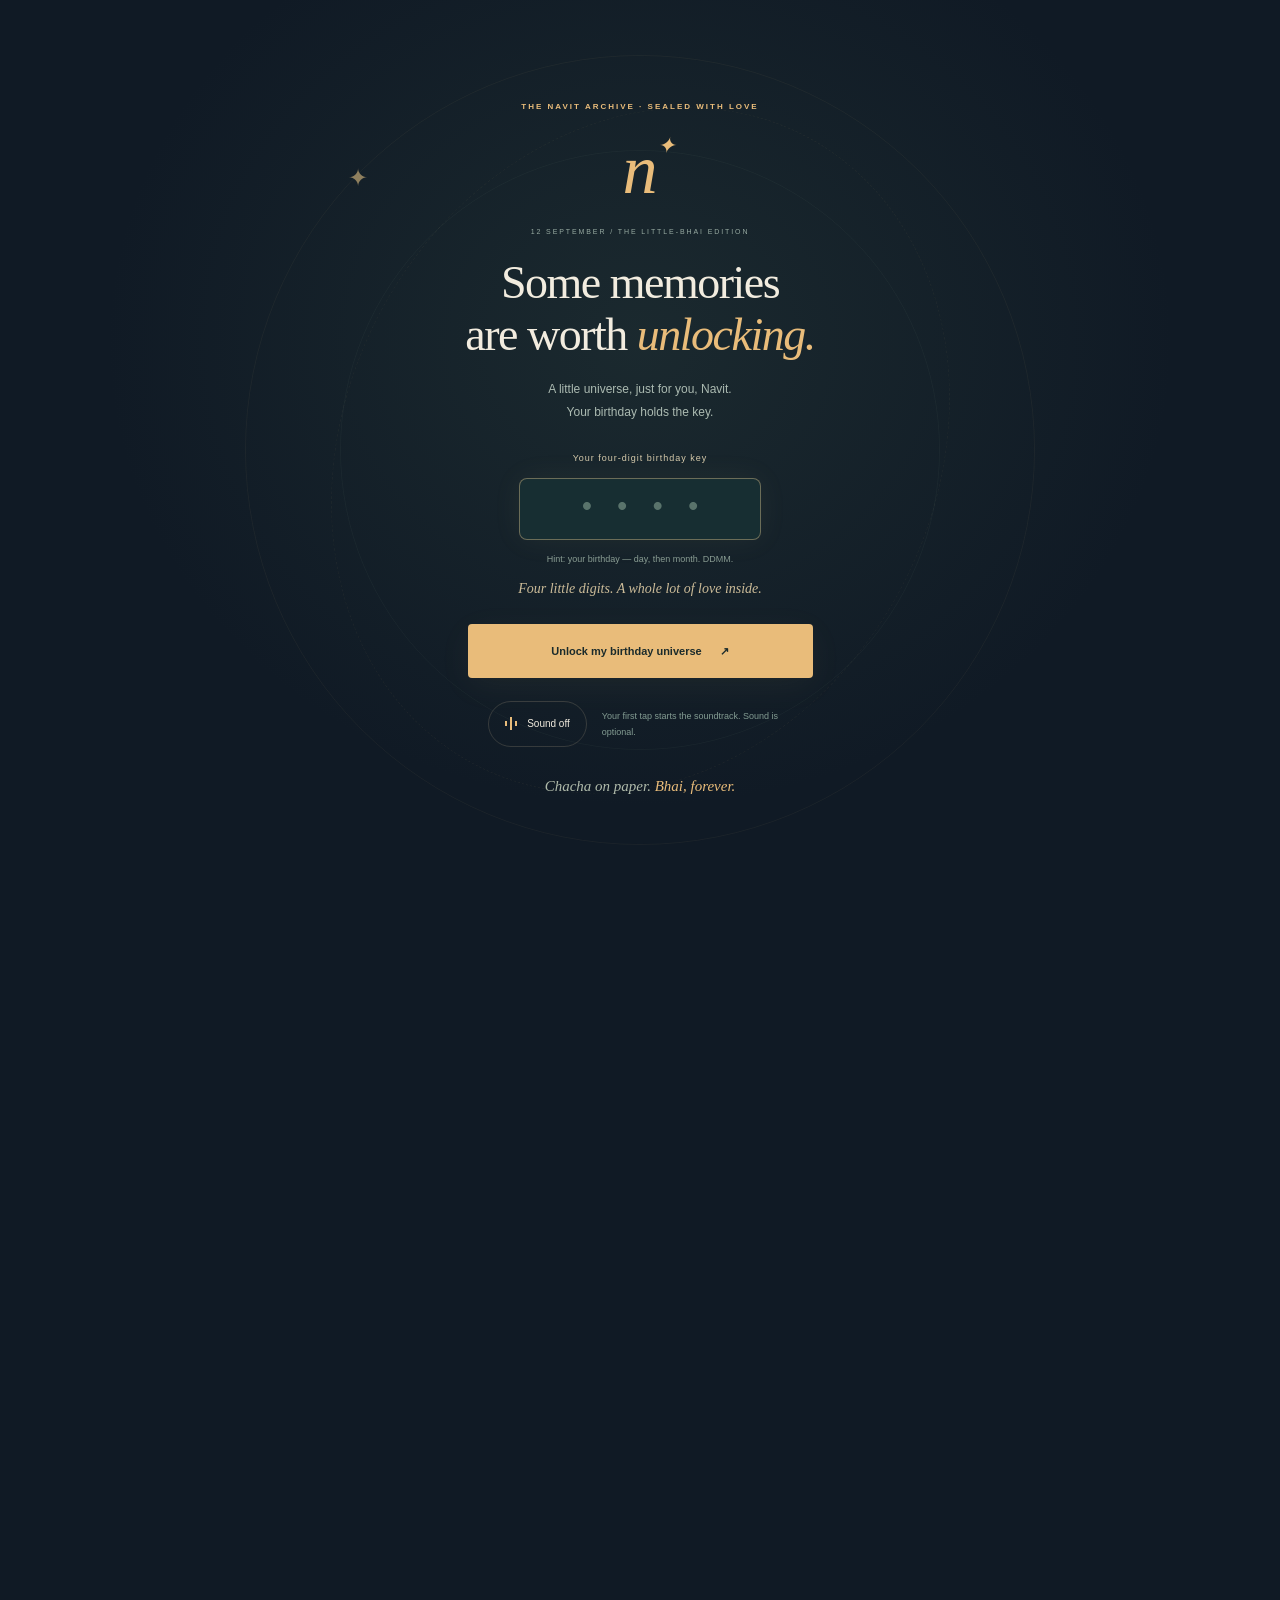
==== index.html @ 2a553f49 "Publish Navit birthday time capsule with music, memories and light reveal" ====
<!doctype html>
<html lang="en">
<head>
  <meta charset="utf-8">
  <meta name="viewport" content="width=device-width,initial-scale=1,viewport-fit=cover">
  <meta name="theme-color" content="#101a25">
  <meta name="description" content="For Navit, on 12 September. A birthday, a little time machine, and a lifetime of being loved. From your chacha, your forever bhai.">
  <meta property="og:title" content="Happy Birthday, Navit — The forever little bhai edition">
  <meta property="og:description" content="Some things grow up. Some bonds never change. A little time capsule, made just for you.">
  <meta property="og:url" content="https://kushaggarwal1810.github.io/happy-birthday-navit/">
  <meta property="og:image" content="https://kushaggarwal1810.github.io/happy-birthday-navit/assets/photos/memory-00.jpeg">
  <meta property="og:type" content="website">
  <meta name="robots" content="noindex, nofollow, noarchive">
  <title>Navit ✦ A little time machine, made of love</title>
  <link rel="icon" href="assets/star.svg" type="image/svg+xml">
  <link rel="stylesheet" href="styles.css?v=2">
  <link rel="stylesheet" href="enhancements.css?v=2">
  <link rel="stylesheet" href="gate.css?v=1">
  <script src="memories.js?v=1" defer></script>
  <script src="app.js?v=3" defer></script>
  <script src="gate.js?v=1" defer></script>
  <script src="magic.js?v=4" defer></script>
  <script src="film.js?v=1" defer></script>
</head>
<body class="birthday-locked">
  <dialog class="birthday-gate" id="birthdayGate" aria-labelledby="gateTitle" aria-describedby="gateIntro">
    <div class="gate-orbits" aria-hidden="true"><i></i><i></i><i></i><span>✦</span></div>
    <div class="gate-card">
      <p class="eyebrow centered">THE NAVIT ARCHIVE · SEALED WITH LOVE</p>
      <div class="gate-emblem" aria-hidden="true">n<span>✦</span></div>
      <p class="gate-edition">12 SEPTEMBER / THE LITTLE-BHAI EDITION</p>
      <h1 id="gateTitle" tabindex="-1">Some memories<br>are worth <em>unlocking.</em></h1>
      <p id="gateIntro">A little universe, just for you, Navit.<br>Your birthday holds the key.</p>
      <form id="birthdayUnlock" novalidate>
        <label for="birthdayCode">Your four-digit birthday key</label>
        <input id="birthdayCode" type="password" inputmode="numeric" pattern="[0-9]{4}" minlength="4" maxlength="4" autocomplete="off" enterkeyhint="go" aria-describedby="gateHint gateMessage" placeholder="••••" required>
        <p id="gateHint">Hint: your birthday — day, then month. DDMM.</p>
        <p id="gateMessage" role="status" aria-live="polite">Four little digits. A whole lot of love inside.</p>
        <button class="button primary" id="unlockButton" type="submit">Unlock my birthday universe <span aria-hidden="true">↗</span></button>
      </form>
      <div class="gate-sound-row"><button id="gateSound" class="sound-button" type="button" aria-label="Play music" aria-pressed="false"><span class="bars" aria-hidden="true"><i></i><i></i><i></i></span><span id="gateSoundLabel">Sound off</span></button><span id="gateAudioHint">Your first tap starts the soundtrack.</span></div>
      <p class="gate-signature">Chacha on paper. <em>Bhai, forever.</em></p>
    </div>
  </dialog>
  <div id="birthdayExperience">
  <a class="skip-link" href="#story">Skip to the birthday story</a>
  <div class="reading-progress" aria-hidden="true"><i id="readingProgress"></i></div>
  <header class="topbar">
    <a href="#home" class="brand" aria-label="Navit, back to the beginning"><span class="brand-mark">n<span>✦</span></span><span>THE NAVIT ARCHIVE<small>A forever kind of birthday</small></span></a>
    <nav class="top-links" aria-label="Chapters"><a href="#memories">The memories</a><a href="#letter">The letter</a></nav>
    <div class="settings"><button class="icon-btn" id="motionButton" aria-label="Pause animations" aria-pressed="false" title="Pause animations">Ⅱ</button><button class="sound-button" id="soundButton" aria-pressed="false" aria-label="Play music"><span class="bars" aria-hidden="true"><i></i><i></i><i></i></span><span id="soundLabel">Sound off</span></button></div>
  </header>
  <main>
    <section class="hero chapter" id="home" data-track="bond" aria-labelledby="heroTitle">
      <div class="hero-copy">
        <p class="eyebrow"><span class="live-dot"></span> 12 SEPTEMBER · THE WORLD GOT A LITTLE BETTER</p>
        <h1 id="heroTitle">Happy birthday,<br><em>Navit<span class="title-star">✦</span></em></h1>
        <p class="hero-subtitle">My little bhai.<br>My favourite story to watch unfold.</p>
        <p class="hero-description">Not just a birthday wish. A little time machine.<br>For who you were, who you are, and everyone you’ll become.</p>
        <div class="hero-actions"><a class="button primary" id="startButton" href="#story">Step into our story <span aria-hidden="true">↗</span></a><span class="handwritten">made by your forever bhai</span></div>
        <p id="birthdayStatus" class="date-note">A special day. A forever kind of love.</p>
      </div>
      <div class="cover-scene" id="coverScene">
        <div class="orbit orbit-one" aria-hidden="true"></div><div class="orbit orbit-two" aria-hidden="true"></div>
        <div class="cover-label"><span>MEMORY 001</span><span>THE BEGINNING OF EVERYTHING</span></div>
        <figure class="cover-frame">
          <div class="crystal-portrait" id="crystalPortrait"><img id="coverPhoto" src="assets/photos/memory-00.jpeg" width="1280" height="958" alt="Navit as a newborn, held in his chacha’s arms — the cover memory" fetchpriority="high"><canvas id="crystalCanvas" aria-hidden="true"></canvas></div>
          <figcaption><span>you fit in my arms.</span><small>and somehow, changed my whole world.</small></figcaption>
        </figure>
        <span class="cover-stamp" aria-hidden="true">LITTLE HANDS<br><b>BIG LOVE</b><span>↗</span></span>
        <div class="light-reading" aria-hidden="true"><span class="source-dot"></span><span id="lightReading">ONE LIGHT. A THOUSAND LITTLE MEMORIES.</span></div>
        <button class="replay-crystals" id="replayCrystals"><span aria-hidden="true">⟲</span> Paint this memory with light</button>
        <p class="crystal-hint">Every little pixel starts from the same light.<br><span>Once it’s complete, move your finger to leave a little starlight.</span></p>
      </div>
      <div class="hero-foot"><span>CHACHA ON PAPER. BHAI BY HEART.</span><a href="#story" aria-label="Scroll to chapter one">SCROLL TO REWIND <span aria-hidden="true">↓</span></a></div>
    </section>

    <section class="bond-section chapter" id="story" data-track="memories" aria-labelledby="storyTitle">
      <div class="section-heading reveal"><p class="eyebrow">01 / BEFORE THE BIG ADVENTURES</p><h2 id="storyTitle">You grew bigger.<br><em>This never changed.</em></h2><p>Two photographs. So much life in between.<br>Still my little teammate. Still us.</p></div>
      <div class="bond-pair reveal">
        <figure class="bond-photo first"><div><img src="assets/photos/memory-00.jpeg" width="1280" height="958" loading="lazy" alt="The early days: newborn Navit wrapped in a blanket in his chacha’s arms"></div><figcaption><span>THEN</span>Little enough to hold.</figcaption></figure>
        <div class="bond-thread" aria-hidden="true"><span>∞</span><small>same team,<br>every chapter.</small></div>
        <figure class="bond-photo second"><div><img src="assets/photos/memory-01.jpeg" width="1200" height="1600" loading="lazy" alt="A later memory: Navit making a silly face beside his chacha"></div><figcaption><span>ALWAYS</span>Big enough for mischief.</figcaption></figure>
      </div>
      <p class="bond-quote reveal">“Technically, main tera Chacha hoon.<br>Par dil se? <em>Bhai tha. Bhai hoon. Bhai hi rahunga.</em>”</p>
    </section>

    <section class="archive-section chapter" id="memories" data-track="memories" aria-labelledby="memoriesTitle">
      <div class="archive-heading reveal"><div><p class="eyebrow">02 / THE GOOD OLD DAYS ARE RIGHT HERE</p><h2 id="memoriesTitle">Little moments.<br><em>Everything, actually.</em></h2></div><p>No perfect poses required.<br>The funny faces. The tiny shoes. That laugh.<br>This is the stuff we keep.</p></div>
      <button class="memory-film-invite" id="openMemoryFilm" aria-haspopup="dialog"><span class="film-preview"><img src="assets/photos/memory-00.jpeg" alt="" loading="lazy"><img src="assets/photos/memory-17.jpeg" alt="" loading="lazy"><img src="assets/photos/memory-01.jpeg" alt="" loading="lazy"></span><span class="film-invite-copy"><small>THE LITTLE-BHAI CUT · 9 MEMORIES</small><strong>If growing up had a trailer.</strong><span>A little film of us. With a timeline you can rewind.</span></span><span class="film-play-label"><b aria-hidden="true">▷</b> Watch our memory film</span></button>
      <div class="archive-toolbar"><div class="filters" role="group" aria-label="Filter memories"><button data-filter="all" aria-pressed="true">All the magic <span>32</span></button><button data-filter="tiny" aria-pressed="false">Tiny beginnings</button><button data-filter="adventures" aria-pressed="false">Big little adventures</button><button data-filter="us" aria-pressed="false">Your people</button></div><span class="archive-hint">Tap a memory to step inside ↗</span></div>
      <div class="memory-grid" id="memoryGrid"></div>
      <div class="more-memories"><p id="memoryCount" aria-live="polite"></p><button class="button secondary" id="loadMemories">There’s more to remember <span aria-hidden="true">↓</span></button></div>
    </section>

    <section class="wish-section chapter" id="wish" data-track="birthday" aria-labelledby="wishTitle">
      <div class="wish-copy reveal"><p class="eyebrow">03 / THIS MOMENT IS YOURS</p><h2 id="wishTitle">A little wish.<br><em>A whole sky to hold it.</em></h2><p>Okay, birthday boy. Pause the growing-up business.<br>Close your eyes. Think of something wonderful.<br>Take all the time you need.</p><p class="wish-whisper">You don’t have to tell anyone.<br>Some dreams start as a secret between you and the stars.</p></div>
      <div class="cake-experience reveal">
        <div class="cake-art" id="cakeArt" role="img" aria-label="A birthday cake with five glowing candles"><div class="cake-aura"></div><div class="candles" aria-hidden="true"><i><b></b></i><i><b></b></i><i><b></b></i><i><b></b></i><i><b></b></i></div><div class="cake-top"><span>✦</span><span>✧</span><span>✦</span></div><div class="cake-layer upper"><span>NAVIT</span></div><div class="cake-layer lower"><span>MAKE A LITTLE MAGIC</span></div><div class="cake-plate"></div><span class="cake-spark a" aria-hidden="true">✧</span><span class="cake-spark b" aria-hidden="true">✦</span></div>
        <div class="wish-controls"><button class="button primary" id="blowCandles">I made my wish. Let’s blow! <span aria-hidden="true">✦</span></button><p id="wishStatus" role="status">No rush. The candles will wait for you.</p><button class="text-button" id="relightCandles" hidden>One more wish? Relight the candles ↺</button></div>
      </div>
    </section>

    <section class="letter-section chapter" id="letter" data-track="letter" aria-labelledby="letterTitle">
      <div class="section-heading reveal"><p class="eyebrow">04 / KEEP THIS FOR THE YEARS AHEAD</p><h2 id="letterTitle">For the boy you are.<br><em>And the man you’ll become.</em></h2><p>One day, you might come back to this page.<br>When you do, I hope these words still feel like a hug.</p></div>
      <button class="envelope reveal" id="openLetter" aria-expanded="false" aria-controls="letterPaper"><span class="envelope-line">A LETTER TO MY LITTLE BHAI</span><span class="envelope-name">Navit,</span><span class="wax-seal" aria-hidden="true">n.</span><span class="envelope-bottom">from your Chacha · your forever bhai <b>OPEN ME ↗</b></span></button>
      <article class="letter-paper" id="letterPaper" hidden aria-label="A letter to Navit from his chacha"><header><span>A FEW WORDS. ALL MY HEART.</span><span>12 / 09</span></header><h3>Mere pyaare Navit,</h3><div class="letter-body" id="letterBody">
        <p>Happy Birthday, mere chhote bhai. 🤍</p>
        <p>Iss page par jo pehli photo hai na… tu meri god mein hai. Itna sa. Ek blanket mein lipta hua, apni chhoti si duniya mein aaraam se so raha hai. Shayad tujhe woh pal yaad nahi hoga. Par mere liye woh koi ordinary photo nahi hai.</p>
        <p>Woh ek reminder hai ki kuch log humari zindagi mein bahut chhote se aate hain… aur dil mein bahut badi jagah bana lete hain.</p>
        <p><strong>Tu mere liye wahi hai.</strong></p>
        <p>Technically, main tera Chacha hoon. Family tree ko dekhoge toh wahi likha milega. Par apna equation thoda alag hai, na? Tu mera chhota bhai hai. Mera teammate. Meri bakwaas ka future partner. Aur meri zindagi ki un khushiyon mein se ek, jinka main shayad roz zikr nahi karta… par dil se bahut shukraguzaar hoon.</p>
        <p>Teri photos dekh raha tha. Kabhi woh tiny little shoes. Kabhi panda wali cap. Kabhi Kanha bana hua. Kabhi Spider-Man. Aur kabhi bas tu — apni poori masti mein, bina duniya ki kisi tension ke.</p>
        <p class="letter-pullquote">Bas uss wale Navit ko kabhi khona mat.<br>Jo chhoti-chhoti cheezon mein badi khushi dhoond leta hai.</p>
        <p>Tu bada hoga. Teri duniya badi hogi. Naye dost, naye sapne, naye sawaal. Kuch din aise honge jab lagega sab possible hai. Aur kuch din aise bhi, jab kuch samajh nahi aayega.</p>
        <p>Dono tarah ke dinon ke liye yeh baat yaad rakhna: <strong>tujhe mere paas aane ke liye perfect hone ki zaroorat nahi hai.</strong> Na top karna zaroori hai. Na hamesha strong banna. Na har problem ka answer pata hona.</p>
        <p>Khushi ho toh bata dena. Kuch galat ho gaya ho toh bhi. Advice chahiye toh dunga. Sirf sunne wala chahiye toh chup-chaap sununga. Aur agar bas thodi der bakwaas karke mann halka karna ho… uske liye toh main waise bhi ready hoon.</p>
        <p>Meri wish tere liye sirf success nahi hai. Main chahta hoon tu dil ka achha insaan bane. Apne se chhote ko izzat de. Kisi akele insaan ko apne saath bitha le. Galti ho toh sorry bol sake. Aur apni khushi ke liye jagah banana kabhi na bhoole.</p>
        <p>Dream big, mere bhai. Par apne aap se pyaar sirf tab mat karna jab koi dream poora ho. <strong>Tu aaj bhi kaafi hai. Abhi, jaisa hai, waise hi.</strong></p>
        <p>Ek din shayad tu mujhse lamba ho jaayega. Shayad mere jokes pe aankhein ghumayega. Shayad kahega, “Bhai, aap bhi na…” Aur main hasunga. Kyunki mere liye, kahin na kahin, tu hamesha woh chhota sa bachcha bhi rahega jo meri god mein aaraam se so raha tha.</p>
        <p>Yeh website ussi pyaar ka ek chhota sa backup hai. Taaki saalon baad bhi, jab tu ise khole, tujhe yaad aaye: <strong>you have always been loved. Long before you had to become anything.</strong></p>
        <p>Ab emotional speech khatam. Cake khaa. Masti kar. Photos le. Aur woh wali badi si smile de — jis wajah se yeh saari mehnat worth it hai.</p>
        <p><strong>Happy Birthday, Navit.</strong><br>Bada zaroor hona. Par apne andar ki roshni ko kabhi chhota mat hone dena.</p>
        <p class="letter-signature">Tera Chacha on paper,<br><em>tera bhai, forever.</em> ♡</p>
        <p class="letter-ps">P.S. Team Navit. Aaj bhi. Har saal. Har version of you.</p>
      </div><footer class="letter-actions"><button class="button secondary" id="downloadLetter">Keep these words ↓</button><button class="text-button" id="closeLetter">Fold this letter ↗</button></footer></article>
    </section>

    <section class="future-section chapter" id="future" data-track="bond" aria-labelledby="futureTitle"><div class="section-heading reveal"><p class="eyebrow">05 / A FEW THINGS THAT WON’T EXPIRE</p><h2 id="futureTitle">Open when<br><em>you need your bhai.</em></h2><p>Little messages for a bigger future.<br>Tap a card. Keep the one you need.</p></div>
      <div class="future-cards">
        <details class="future-card reveal"><summary><span class="card-icon" aria-hidden="true">↗</span><span class="card-number">01 / FOR THE BRAVE DAYS</span><h3>When your dream<br>feels too big.</h3><span class="card-open">A little courage inside <b>+</b></span></summary><p>Good. Let it be big. You don’t need the whole road figured out today. Bas ek chhota sa step le. Main teri mehnat pe bhi utna hi proud hoon jitna teri jeet pe.</p><span class="card-sign">Always in your corner. — Bhai</span></details>
        <details class="future-card reveal"><summary><span class="card-icon" aria-hidden="true">☁</span><span class="card-number">02 / FOR THE HEAVY DAYS</span><h3>When the world<br>feels a little loud.</h3><span class="card-open">A little calm inside <b>+</b></span></summary><p>Take a breath, mere bhai. Ek bura din teri poori kahaani nahi hai. Thoda aaraam kar. Paani pee. Aur yaad rakh — mere saath baat karne ke liye tujhe koi reason nahi chahiye.</p><span class="card-sign">You don’t have to do it all alone.</span></details>
        <details class="future-card reveal"><summary><span class="card-icon" aria-hidden="true">✦</span><span class="card-number">03 / FOR EVERY VERSION OF YOU</span><h3>When you forget<br>how loved you are.</h3><span class="card-open">Your reminder inside <b>+</b></span></summary><p>Scroll back to that first photograph. You hadn’t won anything. Achieved anything. Proved anything. And you were already our whole world. That part never changes.</p><span class="card-sign">Not then. Not now. Not ever. ♡</span></details>
      </div>
    </section>

    <section class="finale-section chapter" id="finale" data-track="birthday" aria-labelledby="finaleTitle"><canvas id="finaleCanvas" aria-hidden="true"></canvas><div class="finale-inner"><p class="eyebrow centered">06 / THE BEST PART IS STILL UNWRITTEN</p><h2 id="finaleTitle">Go make your<br><em>own kind of magic.</em></h2><p>More adventures. More belly laughs. More you.<br>I can’t wait to see the person you become.</p><div class="finale-name" aria-hidden="true">NAVIT<span>✦</span></div><button class="button primary" id="launchStars">Light up your next chapter <span aria-hidden="true">↗</span></button><p id="finaleStatus" role="status">Every click, another skyful of good wishes.</p><span class="finale-signature">Happy Birthday, mere chhote bhai. ♡</span><a href="#home" class="text-button">Back to where our story began ↑</a></div></section>
  </main>
  <footer class="site-footer"><span>12 SEPTEMBER · ALWAYS TEAM NAVIT</span><span>Made with memories. Kept with love.</span><span>Chacha by relation. Bhai by choice. ♡</span></footer>
  <aside class="music-dock" aria-label="Soundtrack controls"><span class="record" aria-hidden="true">♫</span><span class="track-info"><small>THE SOUNDTRACK</small><span id="trackName">Tera Mujhse Hai…</span></span><button class="text-button" id="changeTrack" aria-label="Change the song">Change song ↻</button></aside>
  <div id="toast" class="toast" role="status"></div>
  <canvas id="celebrationCanvas" aria-hidden="true"></canvas>
  <audio id="musicBirthday" src="assets/music/birthday-special.mp3" preload="metadata" loop></audio><audio id="musicMemories" src="assets/music/growing-up.mp3" preload="metadata" loop></audio><audio id="musicBond" src="assets/music/our-connection.mp3" preload="metadata" loop></audio><audio id="musicLetter" src="assets/music/our-bond.mp3" preload="metadata" loop></audio>
  <dialog id="filmDialog" class="film-dialog" aria-labelledby="filmTitle"><header><span>THE NAVIT ARCHIVE <b>/ THE LITTLE-BHAI CUT</b></span><button class="icon-btn" id="closeFilm" aria-label="Close memory film and return to the archive">✕</button></header><div class="film-stage" id="filmStage"><div class="film-background" id="filmBackground" aria-hidden="true"></div><div class="film-photo-wrap"><img id="filmPhoto" alt=""></div><div class="film-grain" aria-hidden="true"></div><div class="film-meta"><span id="filmChapter">THE BEGINNING</span><span id="filmCounter">01 / 09</span></div></div><div class="film-caption" aria-live="polite"><h2 id="filmTitle">Once upon a very little you.</h2><p id="filmLine">Before the big adventures, there was this.</p></div><footer><div class="film-timeline"><label for="filmScrubber">YOUR LITTLE TIME MACHINE <span id="filmTime">01 / 09</span></label><input id="filmScrubber" type="range" min="0" max="8" step="1" value="0" aria-label="Choose a moment in the memory film"><div class="film-timeline-ends"><span>Little beginnings</span><span>Always us</span></div><div class="film-progress" aria-hidden="true"><i id="filmProgress"></i></div></div><div class="film-controls"><button class="icon-btn" id="filmPrevious" aria-label="Previous film memory">←</button><button class="button primary" id="filmPlay" aria-pressed="true">Pause film Ⅱ</button><button class="icon-btn" id="filmNext" aria-label="Next film memory">→</button><button class="text-button" id="filmSound" aria-pressed="false">Play soundtrack ♫</button></div><p class="film-control-hint" id="filmHint">Pause any time. Drag the timeline to keep a favourite moment.</p></footer></dialog>
  <dialog id="photoDialog" class="photo-dialog" aria-labelledby="photoTitle"><header><span id="photoCounter">MEMORY 01 / 32</span><button class="icon-btn" data-close aria-label="Close photo and return to memories">✕</button></header><div class="photo-stage"><img id="lightboxPhoto" alt=""><button id="previousPhoto" class="photo-arrow previous" aria-label="Previous photo">←</button><button id="nextPhoto" class="photo-arrow next" aria-label="Next photo">→</button></div><div class="photo-caption"><h2 id="photoTitle"></h2><p id="photoDescription"></p></div><footer><button class="text-button" id="slideshowButton" aria-pressed="false">Play the memories ▷</button><button class="button secondary" data-close>Back to memories ↗</button></footer></dialog>
  </div>
  <noscript><p class="noscript">Happy Birthday, Navit! Your letter and the story above are here for you. Enable JavaScript for the birthday lock, photo archive, music, candles and interactive starlight.</p><style>#birthdayExperience{visibility:visible!important}body.birthday-locked{overflow:auto!important}#birthdayGate{display:none!important}#letterPaper[hidden]{display:block!important}.envelope{display:none}</style></noscript>
</body>
</html>
---- styles.css ----
@charset "UTF-8";
.hero{overflow:hidden;overflow:clip}
:root{--night:#101a25;--night-deep:#0b131c;--cream:#f2ecdf;--paper:#f6f0e4;--gold:#e9bc7a;--muted:#aab5bc;--ink:#253330;--line:#d9c39d30;--serif:Georgia,'Times New Roman',serif;--sans:'Segoe UI',Arial,sans-serif;--ease:cubic-bezier(.22,.8,.2,1)}
*{box-sizing:border-box}html{scroll-behavior:smooth;scroll-padding-top:95px}body{margin:0;background:var(--night);color:var(--cream);font:15px/1.65 var(--sans);overflow-x:hidden}button,a,input{ -webkit-tap-highlight-color:transparent}button,a{touch-action:manipulation}button{font:inherit;cursor:pointer}button{border:0}a{color:inherit;text-decoration:none}img{display:block;max-width:100%}button:disabled{cursor:default;opacity:.6}button:focus-visible,a:focus-visible,summary:focus-visible{outline:2px solid var(--gold);outline-offset:5px}button[hidden],[hidden]{display:none!important}::selection{background:#e9bc7a;color:#142331}h1,h2,h3,p,figure{margin:0}h1,h2,h3{font-weight:400}h1,h2,h3,em{font-family:var(--serif)}em{color:var(--gold);font-weight:400}button{color:inherit}.skip-link{position:fixed;top:-100px;left:15px;z-index:30;padding:12px;background:var(--cream);color:var(--ink)}.skip-link:focus{top:12px}.reading-progress{position:fixed;top:0;left:0;right:0;height:3px;z-index:21;background:transparent}.reading-progress i{display:block;height:100%;width:100%;background:var(--gold);transform:scaleX(0);transform-origin:left}.topbar{height:88px;display:flex;align-items:center;justify-content:space-between;gap:20px;padding:0 5%;background:#101a25e8;backdrop-filter:blur(20px);border-bottom:1px solid var(--line);position:sticky;top:0;z-index:20}.brand{display:flex;align-items:center;gap:14px}.brand-mark{font:italic 39px/1 var(--serif);color:var(--gold);position:relative;padding-right:5px}.brand-mark>span{position:absolute;top:-5px;right:-4px;font-size:16px}.brand>span:last-child{font-size:10px;letter-spacing:2.3px;font-weight:600}.brand small{display:block;font-weight:400;color:var(--muted);font-size:9px;letter-spacing:.5px;margin-top:2px}.top-links{display:flex;gap:30px;font-size:11px;color:#bcc5c8}.top-links a:hover{color:var(--gold)}.settings{display:flex;gap:10px;align-items:center}.icon-btn{width:46px;height:46px;border-radius:50%;display:grid;place-items:center;border:1px solid var(--line);background:transparent;font-size:18px;flex-shrink:0}.icon-btn:hover{background:#e9bc7a15}.sound-button{min-height:46px;padding:0 16px;border:1px solid var(--line);border-radius:25px;background:transparent;display:flex;align-items:center;gap:10px;font-size:11px}.bars{display:flex;align-items:center;gap:3px;height:16px}.bars i{height:5px;width:2px;background:var(--gold)}.bars i:nth-child(2){height:13px}.music-playing .bars i{animation:equalize 1s ease-in-out infinite alternate}.music-playing .bars i:nth-child(2){animation-delay:-.3s}.music-playing .bars i:nth-child(3){animation-delay:-.6s}.eyebrow{font:600 9px/1.8 var(--sans);letter-spacing:2.4px;color:var(--gold);margin-bottom:25px;display:flex;align-items:center;gap:10px}.live-dot{display:inline-block;width:6px;height:6px;border-radius:50%;background:var(--gold);box-shadow:0 0 16px #e9bc7a80}.chapter{position:relative}.hero{min-height:calc(100svh - 88px);padding:70px 6% 100px;display:grid;grid-template-columns:.94fr 1.06fr;gap:5%;align-items:center;isolation:isolate;background:radial-gradient(ellipse at 74% 36%,#4e5d5933,transparent 49%),radial-gradient(ellipse at 16% 65%,#a17b3d0d,transparent 50%)}.hero h1{font-size:clamp(52px,5.6vw,85px);line-height:1.06;letter-spacing:-3px}.hero h1 em{font-size:1.55em;display:inline-block;position:relative}.title-star{font-size:.3em;position:absolute;top:16%;right:-.95em;animation:starTurn 16s linear infinite}.hero-subtitle{font:24px/1.45 var(--serif);margin-top:26px;color:#dbded8}.hero-description{font-size:12px;line-height:1.95;color:var(--muted);margin-top:19px;max-width:390px}.hero-actions{display:flex;align-items:center;gap:23px;margin-top:30px;flex-wrap:wrap}.button{min-height:54px;display:inline-flex;align-items:center;justify-content:center;gap:25px;padding:15px 24px;font-size:12px;border-radius:4px;font-weight:600;transition:transform .25s,background .25s,box-shadow .25s;line-height:1.5;text-align:center}.button:hover{transform:translateY(-3px)}.button.primary{background:var(--gold);color:#1b2b2b;box-shadow:0 8px 35px #e9bc7a0d}.button.primary:hover{background:#f3ce94;box-shadow:0 6px 35px #e9bc7a22}.button.secondary{border:1px solid currentColor;background:transparent;color:inherit}.handwritten{font:italic 14px/1.4 var(--serif);color:#b3bdb6;transform:rotate(-5deg);max-width:120px}.date-note{font-size:9px;letter-spacing:.8px;margin-top:22px;color:#87958f}.cover-scene{position:relative;max-width:650px;width:100%;justify-self:center;padding:20px 10px;isolation:isolate}.cover-label{font-size:8px;letter-spacing:1.8px;display:flex;justify-content:space-between;gap:15px;color:#baa681;margin-bottom:17px}.cover-frame{background:#e9e1d0;padding:12px 12px 24px;transform:rotate(3deg);box-shadow:0 35px 70px #0005;position:relative;z-index:1}.crystal-portrait{position:relative;aspect-ratio:1280/958;overflow:hidden;background:#26332f}.crystal-portrait img{width:100%;height:100%;object-fit:contain}.crystal-portrait canvas{position:absolute;inset:0;width:100%;height:100%;touch-action:pan-y}.crystal-portrait.canvas-ready img{opacity:0}.crystal-portrait:not(.canvas-ready) canvas{display:none}.cover-frame figcaption{text-align:center;padding-top:19px;font:italic 24px/1.2 var(--serif);color:#334138}.cover-frame figcaption small{display:block;font:10px/1.6 var(--sans);margin-top:7px;color:#7c7b6e;letter-spacing:.3px}.cover-stamp{position:absolute;z-index:2;right:-23px;bottom:123px;width:98px;height:98px;border-radius:50%;display:flex;flex-direction:column;align-items:center;justify-content:center;background:#a9bda9;color:#21362d;font-size:9px;line-height:1.7;letter-spacing:1px;transform:rotate(14deg);box-shadow:0 5px 20px #0002}.cover-stamp b{font-size:13px}.cover-stamp>span{font-size:23px;line-height:1}.orbit{border:1px solid #ceb17e20;position:absolute;inset:-12% -6%;border-radius:50%;z-index:-1;transform:rotate(-28deg)}.orbit-two{inset:-4% -11%;transform:rotate(23deg);border-style:dashed}.replay-crystals{display:flex;align-items:center;justify-content:center;gap:8px;min-height:46px;margin:25px auto 0;background:transparent;color:var(--gold);font-size:10px}.replay-crystals>span{font-size:21px}.crystal-hint{text-align:center;font-size:9px;line-height:1.9;color:#9ba69e}.crystal-hint span{color:#6f837b}.hero-foot{position:absolute;left:6%;right:6%;bottom:28px;border-top:1px solid var(--line);padding-top:20px;display:flex;justify-content:space-between;font-size:8px;letter-spacing:2px;color:#a1aaa9;gap:18px}.hero-foot a{display:flex;gap:15px}.hero-foot a span{color:var(--gold);font-size:15px;line-height:1}
.bond-section{background:var(--paper);color:var(--ink);padding:110px 7% 100px;overflow:hidden}.section-heading{text-align:center;max-width:770px;margin:0 auto 55px}.section-heading .eyebrow{justify-content:center}.section-heading h2,.archive-heading h2,.wish-copy h2{font-size:clamp(39px,4.4vw,65px);line-height:1.1;letter-spacing:-1.8px}.bond-section em,.letter-section em,.future-section em{color:#9c693c}.bond-section .eyebrow,.letter-section .eyebrow{color:#94632e}.section-heading>p:last-child{font-size:13px;line-height:1.9;margin-top:22px;opacity:.7}.bond-pair{display:grid;grid-template-columns:1fr 100px 1fr;align-items:center;gap:18px;max-width:1000px;margin:auto}.bond-photo{padding:10px 10px 20px;background:#fffcf5;box-shadow:0 18px 45px #282d1e15;transform:rotate(-4deg)}.bond-photo.second{transform:rotate(4deg)}.bond-photo>div{height:330px;background:#e8e4d9}.bond-photo img{width:100%;height:100%;object-fit:contain}.bond-photo figcaption{font:italic 20px/1.3 var(--serif);padding:15px 7px 0}.bond-photo figcaption span{display:block;font:8px/1.5 var(--sans);letter-spacing:2px;color:#897a63;margin-bottom:7px}.bond-thread{text-align:center;color:#96784a}.bond-thread>span{font:60px/1 var(--serif)}.bond-thread small{display:block;font:italic 14px/1.5 var(--serif);margin-top:14px}.bond-quote{text-align:center;font:26px/1.7 var(--serif);margin:70px auto 0;max-width:820px}.bond-quote em{font-style:italic}
.archive-section{padding:110px 6% 95px;background:#13212b}.archive-heading{display:flex;align-items:flex-end;justify-content:space-between;gap:35px;margin-bottom:40px}.archive-heading>p{font-size:12px;line-height:1.9;color:var(--muted);max-width:310px;padding-bottom:8px}.archive-toolbar{display:flex;justify-content:space-between;align-items:center;gap:20px;flex-wrap:wrap;margin:0 0 32px}.filters{display:flex;gap:6px;flex-wrap:wrap}.filters button{background:transparent;color:#a9b7b7;border-radius:25px;border:1px solid transparent;padding:10px 15px;min-height:44px;font-size:10px}.filters button[aria-pressed=true]{border-color:#dfc49a55;color:var(--gold);background:#dfc49a09}.filters button span{padding-left:8px;opacity:.65;font-size:9px}.archive-hint{font:italic 13px var(--serif);color:#b7b59c}.memory-grid{display:grid;grid-template-columns:repeat(4,minmax(0,1fr));gap:28px 22px;align-items:start}.memory-card{min-width:0}.memory-card button{display:block;width:100%;background:transparent;padding:0;text-align:left}.memory-image{position:relative;background:#1e3039;height:290px;overflow:hidden;border:1px solid #d7c19823;display:flex;align-items:center;justify-content:center}.memory-image img{height:100%;width:100%;object-fit:contain;transition:transform .7s var(--ease);padding:9px}.memory-card button:hover img{transform:scale(1.035)}.memory-image:after{content:'↗';position:absolute;bottom:12px;right:12px;display:grid;place-items:center;width:33px;height:33px;border-radius:50%;background:#101a25b8;color:#e9bc7a;font-size:16px;transition:transform .3s}.memory-card button:hover .memory-image:after{transform:rotate(45deg)}.memory-card figcaption{padding:14px 0 0;display:flex;gap:12px;align-items:flex-start}.memory-card figcaption small{font-size:8px;letter-spacing:1px;color:#958e76;padding-top:5px}.memory-card figcaption h3{font-size:18px;line-height:1.3;color:#e0e3d6}.more-memories{text-align:center;margin-top:40px}.more-memories p{font-size:10px;color:#91a2a5;margin-bottom:16px}.more-memories .button{color:#c9b98f;font-size:11px}
.wish-section{padding:100px 8%;display:grid;grid-template-columns:1fr 1fr;gap:8%;align-items:center;background:radial-gradient(ellipse at 73% 45%,#25423e80,transparent 45%),#101c24}.wish-copy>p:not(.eyebrow){color:#aebcbb;font-size:13px;line-height:2;margin-top:25px}.wish-copy .wish-whisper{font:italic 16px/1.8 var(--serif)!important;color:#cec6ac!important}.cake-experience{min-width:0;max-width:460px;width:100%;justify-self:center}.cake-art{height:340px;position:relative;isolation:isolate;margin:0 auto;width:100%;max-width:400px}.cake-aura{position:absolute;inset:0;border-radius:50%;background:radial-gradient(ellipse,#e6bd7230,transparent 65%);animation:breathe 5s ease-in-out infinite}.cake-plate{position:absolute;bottom:31px;left:4%;width:92%;height:20px;background:linear-gradient(#dcc8a3,#8a7961);border-radius:50%;box-shadow:0 10px 30px #0005}.cake-layer{position:absolute;left:50%;transform:translateX(-50%);text-align:center;display:flex;align-items:center;justify-content:center;border-radius:0 0 30% 30%/0 0 15% 15%;z-index:2}.cake-layer.upper{bottom:115px;width:64%;height:81px;background:linear-gradient(90deg,#618a88,#a3c2b0 45%,#68908b);z-index:3;color:#283e3b}.cake-layer.upper:before{content:'';position:absolute;top:-6px;left:0;right:0;height:18px;border-radius:50%;background:#dcd9b6}.cake-layer.upper span{font:15px/1 var(--sans);letter-spacing:5px;margin-top:7px}.cake-layer.lower{bottom:45px;width:80%;height:87px;background:linear-gradient(90deg,#234b55,#456970 45%,#214652);border-bottom:4px solid #b99c6380}.cake-layer.lower:before{content:'';position:absolute;top:-7px;left:0;right:0;height:19px;border-radius:50%;background:#a6b8a0}.cake-layer.lower span{color:#d3b885;font-size:8px;letter-spacing:2px;margin-top:13px}.cake-top{position:absolute;bottom:190px;left:18%;right:18%;height:27px;z-index:4;display:flex;justify-content:space-around;align-items:center;color:#d1a050}.cake-top span:nth-child(2){font-size:30px}.candles{position:absolute;bottom:211px;left:24%;right:24%;height:55px;display:flex;justify-content:space-around;align-items:flex-end;z-index:5}.candles>i{width:9px;height:43px;border-radius:3px;background:repeating-linear-gradient(135deg,#f0dba7 0 6px,#a48254 7px 10px);position:relative}.candles>i:nth-child(2n){height:53px}.candles>i>b{position:absolute;width:13px;height:23px;left:-2px;bottom:calc(100% + 4px);border-radius:60% 40% 50% 50%;background:radial-gradient(ellipse at 50% 75%,#fff,#ffe6a3 40%,#e3ab50 75%);box-shadow:0 0 12px #f8bf76,0 0 30px #efb95970;animation:flicker 1.5s ease-in-out infinite alternate;transform-origin:bottom}.candles>i:nth-child(2n)>b{animation-delay:-.6s}.cake-art.blown .candles>i>b{animation:none;opacity:0;transform:translateX(18px) scale(.15);transition:transform .65s,opacity .5s}.cake-art.blown .candles>i:after{content:'';position:absolute;bottom:100%;left:0;width:10px;height:25px;border-radius:50%;background:#eae5d44d;filter:blur(4px);animation:smoke 2s both}.cake-spark{position:absolute;color:var(--gold);font-size:27px;animation:breathe 4s ease-in-out infinite}.cake-spark.a{left:5%;top:18%}.cake-spark.b{right:6%;top:9%;font-size:19px}.wish-controls{text-align:center}.wish-controls .button{width:100%}.wish-controls p{font-size:11px;line-height:1.8;color:#b8c1b4;margin-top:15px;min-height:40px}.text-button{background:transparent;font-size:11px;min-height:44px;padding:10px 8px;text-decoration:underline;text-decoration-color:#bfa77655;text-underline-offset:5px}.text-button:hover{color:var(--gold)}
.letter-section{padding:110px 6%;background:var(--paper);color:#273831}.envelope{display:flex;flex-direction:column;width:min(670px,100%);min-height:300px;background:#e1d3b8;color:#4d5343;margin:0 auto;padding:35px 40px;text-align:left;position:relative;isolation:isolate;box-shadow:0 17px 50px #382d2114;border:1px solid #a6906938;transition:transform .4s var(--ease);overflow:hidden}.envelope:hover{transform:rotate(-1deg) translateY(-5px)}.envelope:after{content:'';position:absolute;inset:0;border:1px solid #a28e672b;clip-path:polygon(0 0,50% 58%,100% 0,100% 2%,50% 60%,0 2%);background:#8e79505c;z-index:-1}.envelope-line{font-size:8px;letter-spacing:2px;color:#8b754f}.envelope-name{font:italic 58px var(--serif);margin-top:26px}.envelope-bottom{font-size:11px;display:flex;justify-content:space-between;gap:20px;align-items:center;margin-top:auto;padding-top:40px;flex-wrap:wrap}.envelope-bottom b{font-size:9px;letter-spacing:1px;font-weight:500}.wax-seal{position:absolute;right:55px;top:98px;display:grid;place-items:center;width:68px;height:68px;border-radius:50%;background:#a76443;color:#f0d1a7;font:italic 34px var(--serif);box-shadow:0 3px 0 #784d37,0 5px 14px #70513740;border:3px double #ddb18666;transform:rotate(12deg)}.letter-paper{max-width:790px;margin:auto;background:#fffcf5;padding:55px 65px;border:1px solid #9d876c22;box-shadow:0 20px 60px #4238290c;animation:paperUnfold .8s var(--ease)}.letter-paper>header{display:flex;justify-content:space-between;gap:20px;font-size:8px;letter-spacing:2px;color:#a08563;border-bottom:1px solid #a5916b30;padding-bottom:22px;margin-bottom:30px}.letter-paper h3{font-size:34px;margin-bottom:25px;font-style:italic;color:#8e623e}.letter-body{font-size:15px;line-height:2;color:#505849}.letter-body p{margin-bottom:24px}.letter-body strong{color:#273831;font-weight:600}.letter-body .letter-pullquote{font:italic 26px/1.6 var(--serif);color:#91603f;border-left:2px solid #c9ad78;padding:6px 0 6px 24px;margin:34px 0}.letter-signature{font-size:13px;margin-top:36px}.letter-signature em{font-size:31px;line-height:1.9}.letter-ps{font-size:12px;color:#7b7f70}.letter-actions{border-top:1px solid #a38c6a33;padding-top:25px;display:flex;gap:20px;justify-content:space-between;align-items:center;flex-wrap:wrap}.letter-actions .button{font-size:11px;min-height:48px;color:#8d663f}
.future-section{background:#e8e6d9;padding:95px 6% 110px;color:#2d3b34}.future-section .eyebrow{color:#897448}.future-cards{max-width:1150px;margin:auto;display:grid;grid-template-columns:repeat(3,minmax(0,1fr));gap:22px;align-items:start}.future-card{background:#f6f1e7;border:1px solid #a4917030;padding:30px;transition:background .4s;box-shadow:0 8px 25px #65563b07}.future-card summary{cursor:pointer;list-style:none;min-height:245px;display:flex;flex-direction:column;outline-offset:10px}.future-card summary::-webkit-details-marker{display:none}.card-icon{font:40px/1 var(--serif);color:#a8864b;margin-bottom:28px}.card-number{font-size:8px;letter-spacing:1.5px;color:#9b865f}.future-card h3{font-size:27px;line-height:1.2;margin:15px 0 27px}.card-open{display:flex;justify-content:space-between;align-items:center;gap:15px;font-size:10px;color:#7d836f;margin-top:auto}.card-open b{font-size:24px;color:#b79b66;font-weight:400;transition:transform .4s}.future-card[open]{background:#faf7ef}.future-card[open] .card-open b{transform:rotate(45deg)}.future-card>p{font-size:13px;line-height:1.95;margin-top:24px;padding-top:24px;border-top:1px solid #b4a4834a;animation:paperUnfold .5s}.card-sign{display:block;font:italic 15px/1.6 var(--serif);margin-top:16px;color:#997140}
.finale-section{min-height:800px;padding:110px 6% 95px;isolation:isolate;overflow:hidden;background:radial-gradient(ellipse at 50% 56%,#36524960,transparent 57%),#101a25;text-align:center}.finale-section>canvas{position:absolute;inset:0;width:100%;height:100%;pointer-events:none;z-index:-1}.finale-inner{position:relative;z-index:1}.centered{justify-content:center}.finale-inner h2{font-size:clamp(40px,4.7vw,69px);line-height:1.1;letter-spacing:-2px}.finale-inner>p:not(.eyebrow){font-size:13px;line-height:1.9;margin-top:25px;color:#b0bfb9}.finale-name{font:clamp(80px,17vw,245px)/1.4 var(--serif);letter-spacing:.035em;color:#e0c89c;position:relative;display:table;margin:18px auto 12px;text-shadow:0 0 70px #e9bc7a15}.finale-name>span{font-size:.18em;position:absolute;top:10%;right:-.7em;color:#9fb9a4;animation:starTurn 20s linear infinite}.finale-inner #finaleStatus{min-height:26px;margin-top:17px;font:italic 15px/1.6 var(--serif);color:#c5c6ac}.finale-signature{display:block;margin-top:32px;font:italic 23px var(--serif);color:#d5d7c1}.finale-inner>a{display:inline-flex;align-items:center;justify-content:center;color:#879b96;margin-top:15px}.site-footer{padding:35px 6% 110px;display:flex;justify-content:space-between;gap:20px;font-size:8px;letter-spacing:1px;color:#82928f;border-top:1px solid var(--line)}.music-dock{position:fixed;bottom:max(14px,env(safe-area-inset-bottom));left:50%;transform:translateX(-50%);display:flex;align-items:center;gap:14px;border:1px solid #c6ae7945;border-radius:40px;padding:8px 18px 8px 10px;background:#14242be8;backdrop-filter:blur(20px);z-index:15;box-shadow:0 5px 40px #0003;max-width:calc(100% - 28px)}.record{display:grid;place-items:center;width:36px;height:36px;border:1px solid #b09b623f;border-radius:50%;font:18px var(--serif);color:#ccb68b;background:repeating-radial-gradient(circle,#233838 0 1px,#15282e 2px 4px)}.music-playing .record{animation:starTurn 14s linear infinite}.track-info{min-width:123px;line-height:1.3}.track-info small{display:block;font-size:6px;letter-spacing:1.7px;color:#a48f65;margin-bottom:4px}.track-info>span{font-size:10px;color:#d0d6c3}.music-dock .text-button{font-size:9px;white-space:nowrap;color:var(--gold)}.toast{position:fixed;bottom:95px;left:50%;transform:translate(-50%,12px);opacity:0;pointer-events:none;z-index:25;padding:13px 22px;border:1px solid #c3ab7755;border-radius:8px;background:#233832;color:#e3dfc9;font-size:12px;max-width:calc(100% - 40px);text-align:center;transition:opacity .3s,transform .3s}.toast.visible{opacity:1;transform:translate(-50%,0)}#celebrationCanvas{position:fixed;inset:0;width:100%;height:100%;z-index:24;pointer-events:none}.photo-dialog{border:1px solid #d3b87e40;border-radius:12px;padding:0;width:min(1060px,calc(100% - 24px));height:min(940px,calc(100dvh - 24px));max-height:calc(100dvh - 24px);background:#12212b;color:var(--cream);overflow:hidden;box-shadow:0 35px 100px #0008}.photo-dialog[open]{display:flex;flex-direction:column}.photo-dialog::backdrop{background:#080f17e8;backdrop-filter:blur(15px)}body:has(dialog[open]){overflow:hidden}body:has(dialog[open]) .music-dock{visibility:hidden}.photo-dialog>header{display:flex;align-items:center;justify-content:space-between;padding:10px 17px 10px 27px;border-bottom:1px solid var(--line);flex-shrink:0;font-size:8px;letter-spacing:2px;color:var(--gold)}.photo-stage{position:relative;flex:1;min-height:0;padding:18px 80px;display:flex;justify-content:center}.photo-stage>img{object-fit:contain;width:100%;height:100%;min-height:0}.photo-arrow{position:absolute;top:50%;transform:translateY(-50%);width:48px;height:48px;border:1px solid var(--line);background:#14252fcc;border-radius:50%;font-size:23px;color:var(--gold)}.photo-arrow.previous{left:17px}.photo-arrow.next{right:17px}.photo-caption{text-align:center;padding:8px 25px 16px;flex-shrink:0}.photo-caption h2{font:italic 26px/1.25 var(--serif);color:var(--gold)}.photo-caption p{font-size:12px;color:#aabbb8;line-height:1.7;margin-top:7px}.photo-dialog>footer{display:flex;gap:15px;justify-content:space-between;align-items:center;padding:12px 22px;border-top:1px solid var(--line);flex-shrink:0;background:#152831}.photo-dialog>footer .button{min-height:46px;font-size:10px;color:#d9c38e;padding:10px 18px}.noscript{padding:25px;text-align:center}.js-ready .reveal{opacity:0;transform:translateY(24px);transition:opacity .9s var(--ease),transform .9s var(--ease)}.js-ready .reveal.is-visible{opacity:1;transform:translateY(0)}.motion-paused *,.motion-paused *:before,.motion-paused *:after{animation:none!important;transition:none!important;scroll-behavior:auto!important}
@keyframes starTurn{to{transform:rotate(360deg)}}@keyframes equalize{to{height:15px}}@keyframes breathe{50%{opacity:.6;transform:scale(.96)}}@keyframes flicker{to{transform:rotate(7deg) scale(.87,1.1)}}@keyframes smoke{0%{opacity:.6;transform:translateY(0)}100%{opacity:0;transform:translate(14px,-50px)}}@keyframes paperUnfold{from{opacity:0;transform:translateY(22px)}to{opacity:1;transform:translateY(0)}}
@media(min-width:1600px){.hero{padding-left:max(6%,calc((100% - 1500px)/2));padding-right:max(6%,calc((100% - 1500px)/2))}.memory-grid{max-width:1420px;margin:auto}}
@media(max-width:1100px){.top-links{display:none}.hero{gap:4%;padding-left:5%;padding-right:5%}.hero h1{font-size:54px}.hero-subtitle{font-size:21px}.hero .eyebrow{font-size:8px;letter-spacing:1.4px}.cover-label{font-size:7px;letter-spacing:1px}.cover-stamp{width:78px;height:78px;right:-8px;bottom:130px;font-size:7px}.cover-stamp b{font-size:11px}.cover-frame figcaption{font-size:22px}.hero-actions{gap:18px}.handwritten{font-size:12px}.memory-grid{grid-template-columns:repeat(3,minmax(0,1fr))}.memory-image{height:280px}.bond-photo>div{height:290px}.future-card{padding:23px}.future-card h3{font-size:24px}.future-card summary{min-height:250px}.wish-section{gap:5%;padding-left:6%;padding-right:6%}}
@media(max-width:760px){html{scroll-padding-top:83px}.topbar{height:75px;padding:0 6%;gap:12px}.brand{gap:9px}.brand>span:last-child{font-size:8px;letter-spacing:1.3px}.brand small{font-size:7px}.brand-mark{font-size:33px}.settings{gap:6px}.icon-btn{width:44px;height:44px}.sound-button{padding:0 12px;font-size:10px;min-height:44px}.hero{display:flex;flex-direction:column;min-height:0;padding:49px 7% 100px;gap:42px;align-items:stretch}.hero h1{font-size:clamp(47px,10vw,70px);letter-spacing:-2px}.hero .eyebrow{font-size:7px;letter-spacing:1.5px;margin-bottom:22px}.hero-subtitle{font-size:23px;margin-top:19px}.hero-description{font-size:12px;margin-top:15px;max-width:380px}.hero-actions{margin-top:24px;gap:22px}.handwritten{font-size:13px}.date-note{margin-top:17px;font-size:8px}.cover-scene{max-width:480px;padding:0 5px;align-self:center}.cover-frame{padding:8px 8px 19px;transform:rotate(2deg)}.cover-frame figcaption{font-size:24px}.cover-label{font-size:7px;letter-spacing:1px}.cover-stamp{bottom:110px;right:-4px}.orbit{inset:-3% -4%}.orbit-two{inset:5% -6%}.replay-crystals{margin-top:22px}.crystal-hint{font-size:8px}.hero-foot{left:7%;right:7%;bottom:24px;font-size:6px;letter-spacing:1.2px;padding-top:17px}.hero-foot a{gap:8px}.bond-section,.archive-section,.letter-section,.future-section{padding:70px 7%}.section-heading{margin-bottom:37px}.section-heading h2,.archive-heading h2,.wish-copy h2{font-size:42px;letter-spacing:-1.5px}.eyebrow{font-size:8px;letter-spacing:1.7px;margin-bottom:20px}.section-heading>p:last-child{font-size:12px;margin-top:20px}.bond-pair{grid-template-columns:1fr 1fr;gap:15px;position:relative}.bond-thread{grid-column:1/-1;grid-row:2;display:flex;justify-content:center;align-items:center;gap:18px;margin-top:15px}.bond-thread>span{font-size:42px}.bond-thread small{margin:0;text-align:left;font-size:13px}.bond-photo{padding:6px 6px 13px;align-self:start}.bond-photo>div{height:210px}.bond-photo figcaption{font-size:16px;padding:12px 5px 0}.bond-photo figcaption span{font-size:7px;margin-bottom:4px}.bond-quote{font-size:21px;line-height:1.7;margin-top:30px}.archive-heading{display:block;margin-bottom:30px}.archive-heading>p{margin-top:22px;font-size:12px}.archive-toolbar{gap:13px;margin-bottom:25px}.filters{gap:3px}.filters button{padding:10px 12px;font-size:9px}.archive-hint{font-size:12px}.memory-grid{grid-template-columns:repeat(2,minmax(0,1fr));gap:23px 14px}.memory-image{height:230px}.memory-image img{padding:5px}.memory-image:after{width:26px;height:26px;font-size:14px;bottom:8px;right:8px}.memory-card figcaption{gap:7px;padding-top:10px}.memory-card figcaption h3{font-size:16px}.memory-card figcaption small{font-size:7px}.more-memories{margin-top:30px}.wish-section{grid-template-columns:1fr;padding:70px 7%;gap:14px}.wish-copy>p:not(.eyebrow){font-size:12px;line-height:1.9;margin-top:21px}.wish-copy .wish-whisper{font-size:15px!important}.cake-experience{max-width:370px}.cake-art{height:320px}.wish-controls p{font-size:10px}.letter-paper{padding:30px 24px}.letter-paper>header{font-size:7px;letter-spacing:1px;margin-bottom:24px;padding-bottom:18px}.letter-paper h3{font-size:28px}.letter-body{font-size:14px;line-height:1.95}.letter-body .letter-pullquote{font-size:22px;padding-left:17px}.letter-signature em{font-size:26px}.letter-actions{justify-content:center;gap:8px}.envelope{min-height:255px;padding:26px 25px}.envelope-name{font-size:47px}.envelope-line{font-size:7px;letter-spacing:1.5px}.wax-seal{width:53px;height:53px;font-size:27px;right:28px;top:89px}.envelope-bottom{font-size:10px;gap:17px}.envelope-bottom b{font-size:8px}.future-cards{grid-template-columns:1fr;gap:16px}.future-card{padding:25px}.future-card summary{min-height:200px}.card-icon{font-size:32px;margin-bottom:18px}.future-card h3{font-size:30px;margin-bottom:20px}.future-card>p{font-size:13px}.card-open{font-size:11px}.finale-section{padding:80px 7% 65px;min-height:690px}.finale-inner h2{font-size:44px;letter-spacing:-1.5px}.finale-inner>p:not(.eyebrow){font-size:12px}.finale-name{font-size:23vw;margin:25px auto}.finale-signature{font-size:20px}.finale-inner #finaleStatus{font-size:14px;min-height:45px}.site-footer{flex-direction:column;align-items:center;text-align:center;gap:10px;font-size:7px;padding-bottom:105px}.music-dock{gap:10px;padding:6px 12px 6px 8px}.track-info{min-width:110px}.music-dock .text-button{font-size:9px}.record{width:32px;height:32px}.photo-dialog{height:calc(100dvh - 20px);max-height:calc(100dvh - 20px);width:calc(100% - 20px);border-radius:10px}.photo-dialog>header{padding:8px 10px 8px 18px;font-size:7px;letter-spacing:1.5px}.photo-stage{padding:12px 8px 53px}.photo-arrow{width:44px;height:44px;top:auto;bottom:0;transform:none;font-size:20px;background:#20353d}.photo-arrow.previous{left:calc(50% - 53px)}.photo-arrow.next{right:calc(50% - 53px)}.photo-caption{padding:12px 18px}.photo-caption h2{font-size:22px}.photo-caption p{font-size:11px;line-height:1.6;margin-top:7px}.photo-dialog>footer{padding:10px 12px;gap:8px}.photo-dialog>footer .button{font-size:9px;padding:10px 13px;min-height:46px}.photo-dialog>footer .text-button{font-size:10px}.toast{font-size:11px;padding:12px 18px}}
@media(max-width:380px){.topbar{padding:0 5%;gap:7px}.brand>span:last-child{font-size:7px;letter-spacing:.7px}.brand small{font-size:6px}.brand{gap:7px}.sound-button{padding:0 10px}.sound-button>span:last-child{font-size:9px}.settings{gap:5px}.hero h1{font-size:44px}.hero h1 em{font-size:1.65em}.hero-actions{gap:15px}.hero-actions .button{font-size:11px;padding:13px 18px}.handwritten{font-size:11px;max-width:90px}.section-heading h2,.archive-heading h2,.wish-copy h2{font-size:36px}.hero-foot{font-size:5px}.bond-photo>div{height:170px}.bond-photo figcaption{font-size:14px}.memory-image{height:194px}.memory-card figcaption{gap:5px}.memory-card figcaption h3{font-size:15px}.filters button{font-size:8px;padding:10px}.cover-frame figcaption{font-size:21px}.cover-label{font-size:6px}.cover-stamp{width:67px;height:67px;bottom:113px}.cover-stamp b{font-size:9px}.cover-stamp>span{font-size:19px}.envelope-bottom{font-size:9px}.letter-paper{padding:25px 19px}.letter-body{font-size:13px}.finale-inner h2{font-size:38px}.finale-inner .button{font-size:11px;padding:14px 18px}.track-info{min-width:105px}.music-dock{gap:8px;max-width:calc(100% - 20px)}.record{width:28px;height:28px}.photo-caption h2{font-size:20px}.photo-caption p{font-size:10px}.photo-dialog>footer .button{padding:10px;font-size:9px}.photo-dialog>footer .text-button{font-size:9px}}
@media(prefers-reduced-motion:reduce){html{scroll-behavior:auto}*,*:before,*:after{animation:none!important;transition:none!important}.js-ready .reveal{opacity:1;transform:none}}
/* Keep click targets stationary: moving a hovered button can retrigger hover at its edge. */
.button:hover,.envelope:hover{transform:none}
---- enhancements.css ----
/* One source of light. A little film of a very big bond. */
.light-reading{display:flex;justify-content:center;align-items:center;gap:9px;font:7px/1.6 var(--sans);letter-spacing:1.4px;color:#a8bbae;margin:25px 0 0;min-height:16px;text-align:center}
.source-dot{width:5px;height:5px;border-radius:50%;background:#fff0c8;box-shadow:0 0 9px 3px #edc48170;flex-shrink:0}
.light-reading+.replay-crystals{margin-top:5px}
.memory-film-invite{width:100%;display:flex;align-items:center;gap:30px;padding:27px 30px;margin:0 0 40px;text-align:left;background:linear-gradient(115deg,#20363b,#182d33);border:1px solid #d9bf8540;border-radius:9px;box-shadow:0 10px 40px #0001;transition:border-color .3s,box-shadow .3s}
.memory-film-invite:hover{border-color:#e1c185aa;box-shadow:0 10px 45px #d7b6760a}
.film-preview{display:flex;align-items:center;width:174px;flex-shrink:0;padding:7px}
.film-preview img{width:67px;height:86px;object-fit:contain;padding:4px;background:#e2d8c2;box-shadow:0 3px 15px #0004;transform:rotate(-10deg)}
.film-preview img+img{margin-left:-16px;transform:rotate(6deg)}
.film-preview img:last-child{transform:rotate(15deg)}
.film-invite-copy{flex:1;min-width:0}
.film-invite-copy small{display:block;font-size:7px;letter-spacing:1.7px;color:#c3ae83;margin-bottom:10px}
.film-invite-copy strong{font:italic 30px/1.25 var(--serif);display:block;color:#e8d8b6}
.film-invite-copy>span{font-size:11px;color:#a5b8b3;display:block;margin-top:9px}
.film-play-label{display:flex;flex-direction:column;align-items:center;gap:9px;font-size:9px;color:#d4be90;flex-shrink:0}
.film-play-label b{width:44px;height:44px;display:grid;place-items:center;border:1px solid #d4be9055;border-radius:50%;font-size:22px;font-weight:400}
.film-dialog{width:min(1150px,calc(100% - 28px));height:min(960px,calc(100dvh - 28px));max-height:calc(100dvh - 28px);border:1px solid #c6b08066;border-radius:12px;padding:0;background:#0b141d;color:var(--cream);overflow:hidden;box-shadow:0 35px 110px #000a}
.film-dialog[open]{display:flex;flex-direction:column}
.film-dialog::backdrop{background:#040910ef;backdrop-filter:blur(18px)}
.film-dialog>header{display:flex;align-items:center;justify-content:space-between;gap:12px;padding:10px 18px 10px 27px;flex-shrink:0;border-bottom:1px solid var(--line);background:#12222a}
.film-dialog>header>span{font-size:8px;letter-spacing:1.8px;color:#ccb687}
.film-dialog>header b{font-size:7px;font-weight:400;letter-spacing:1px;color:#839b99;margin-left:10px}
.film-stage{position:relative;flex:1;min-height:120px;isolation:isolate;overflow:hidden;background:#101c22}
.film-background{position:absolute;inset:-35px;background-size:cover;background-position:center;filter:blur(35px) brightness(.27) saturate(.75);opacity:.8;z-index:-1}
.film-photo-wrap{position:absolute;inset:18px 40px 34px;display:flex;align-items:center;justify-content:center;overflow:hidden}
.film-photo-wrap img{width:100%;height:100%;object-fit:contain;padding:14px;filter:drop-shadow(0 8px 20px #0005)}
.new-shot .film-photo-wrap img{animation:filmDrift 7s linear both;animation-play-state:paused}
.film-playing .new-shot .film-photo-wrap img{animation-play-state:running}
.film-grain{position:absolute;inset:0;pointer-events:none;background:repeating-linear-gradient(0deg,#ddd3a901 0 1px,transparent 1px 4px);opacity:.35}
.film-meta{position:absolute;left:27px;right:27px;bottom:13px;display:flex;justify-content:space-between;gap:15px;color:#b3b8a4;font-size:7px;letter-spacing:1.4px}
.film-caption{padding:17px 30px 20px;text-align:center;flex-shrink:0;background:#0d1b23;border-top:1px solid #dfc99815}
.film-caption h2{font:italic 33px/1.2 var(--serif);color:#e1c594;margin:0}
.film-caption p{font-size:12px;line-height:1.8;color:#a6b9b4;margin:9px auto 0;max-width:650px}
.film-dialog>footer{padding:13px 28px 12px;background:#13282d;border-top:1px solid var(--line);flex-shrink:0}
.film-timeline{max-width:760px;margin:auto}
.film-timeline label{display:flex;justify-content:space-between;gap:15px;font-size:7px;letter-spacing:1.5px;color:#b5a27c}
.film-timeline input{--range:0%;display:block;width:100%;height:36px;min-height:44px;margin:1px 0;appearance:none;-webkit-appearance:none;background:transparent;cursor:ew-resize;touch-action:pan-x}
.film-timeline input::-webkit-slider-runnable-track{height:3px;border-radius:3px;background:linear-gradient(to right,#e6c38d var(--range),#496260 var(--range))}
.film-timeline input::-webkit-slider-thumb{appearance:none;-webkit-appearance:none;width:20px;height:20px;border-radius:50%;margin-top:-8.5px;background:#f0d9a7;border:5px solid #284441;box-shadow:0 0 0 1px #c6ad77}
.film-timeline input::-moz-range-track{height:3px;background:#496260;border-radius:3px}
.film-timeline input::-moz-range-progress{height:3px;background:#e6c38d}
.film-timeline input::-moz-range-thumb{width:12px;height:12px;border-radius:50%;background:#f0d9a7;border:4px solid #284441}
.film-timeline input:focus-visible{outline:1px solid var(--gold);outline-offset:3px}
.film-timeline-ends{display:flex;justify-content:space-between;font:italic 10px/1.4 var(--serif);color:#809c96;margin-top:-5px}
.film-progress{height:2px;background:#4b645833;margin-top:11px;overflow:hidden}
.film-progress i{display:block;width:100%;height:100%;background:#cdb687;transform:scaleX(0);transform-origin:left}
.film-controls{display:flex;align-items:center;justify-content:center;gap:13px;margin-top:12px}
.film-controls .button{min-height:44px;padding:10px 25px;font-size:11px}
.film-controls .icon-btn{width:44px;height:44px}
.film-controls .text-button{margin-left:12px;color:#d2b88c;font-size:10px}
.film-control-hint{text-align:center;color:#819b95;font-size:9px;line-height:1.6;margin-top:9px}
@keyframes filmDrift{from{transform:scale(.97) translateX(-.5%)}to{transform:scale(1.01) translateX(.5%)}}
@media(max-width:900px){.memory-film-invite{gap:19px;padding:22px}.film-preview{width:147px}.film-preview img{width:56px;height:74px}.film-invite-copy strong{font-size:26px}.film-play-label{max-width:80px;text-align:center;font-size:8px}}
@media(max-width:600px){.memory-film-invite{display:grid;grid-template-columns:110px 1fr;gap:18px 13px;padding:21px 17px;margin-bottom:30px}.film-preview{width:110px;padding:0}.film-preview img{width:46px;height:65px;padding:3px}.film-preview img+img{margin-left:-12px}.film-invite-copy small{font-size:6px;letter-spacing:1px;margin-bottom:8px}.film-invite-copy strong{font-size:23px}.film-invite-copy>span{font-size:9px;line-height:1.7}.film-play-label{grid-column:1/-1;flex-direction:row;max-width:none;justify-content:center;font-size:10px;gap:12px;border-top:1px solid var(--line);padding-top:14px}.film-play-label b{width:39px;height:39px;font-size:21px}.film-dialog{width:calc(100% - 16px);height:calc(100dvh - 16px);max-height:calc(100dvh - 16px);border-radius:9px}.film-dialog>header{padding:7px 10px 7px 15px}.film-dialog>header>span{font-size:7px;letter-spacing:1px}.film-dialog>header b{display:block;font-size:6px;margin:3px 0 0}.film-photo-wrap{inset:8px 8px 32px}.film-photo-wrap img{padding:8px}.film-meta{left:14px;right:14px;bottom:11px;font-size:6px;letter-spacing:.8px}.film-meta>span:first-child{max-width:80%}.film-caption{padding:13px 18px 14px}.film-caption h2{font-size:25px}.film-caption p{font-size:10px;line-height:1.7;margin-top:7px}.film-dialog>footer{padding:11px 18px 9px}.film-timeline label{font-size:6px;letter-spacing:1.1px}.film-timeline-ends{font-size:9px}.film-progress{margin-top:9px}.film-controls{display:grid;grid-template-columns:44px 1fr 44px;gap:5px 10px;margin-top:9px}.film-controls .text-button{grid-column:1/-1;margin:0;padding:7px;min-height:44px}.film-controls .button{padding:10px;font-size:10px}.film-control-hint{font-size:8px;margin-top:0}.light-reading{font-size:6px;letter-spacing:1px;margin-top:23px}}
@media(max-width:360px){.memory-film-invite{grid-template-columns:1fr;text-align:center;gap:15px}.film-preview{justify-self:center;width:134px}.film-preview img{width:56px;height:76px}.film-invite-copy strong{font-size:25px}.film-invite-copy small{font-size:7px}.film-invite-copy>span{font-size:10px}.film-caption h2{font-size:21px}.film-caption p{font-size:9px}.film-photo-wrap{inset:5px 5px 30px}.film-stage{min-height:90px}.film-meta{font-size:5px}.film-controls{gap:2px 9px}.film-dialog>footer{padding:8px 14px}.film-control-hint{font-size:7px}.film-caption{padding:10px 14px}.film-timeline-ends{font-size:8px}}
@media(prefers-reduced-motion:reduce){.new-shot .film-photo-wrap img{animation:none;opacity:1;transform:none}}
@media(max-width:760px) and (max-height:680px){.film-controls{grid-template-columns:44px minmax(0,1fr) 44px 44px;gap:6px}.film-controls .text-button{grid-column:auto;font-size:0;min-width:44px;padding:5px;text-decoration:none;border:1px solid var(--line);border-radius:50%}.film-controls .text-button:after{content:'♫';font-size:19px}.film-controls .text-button[aria-pressed=true]{background:#e4c68d14;color:var(--gold)}.film-timeline-ends,.film-control-hint{display:none}.film-dialog>footer{padding:9px 14px}.film-progress{margin-top:2px}}
---- gate.css ----
body.birthday-locked{overflow:hidden}
body.birthday-locked #birthdayExperience{visibility:hidden}
.birthday-gate{width:100%;max-width:none;height:100%;max-height:none;inset:0;margin:0;padding:35px 20px;border:0;background:radial-gradient(ellipse at 50% 38%,#38534945,transparent 59%),#101a25;color:var(--cream);overflow-y:auto;overflow-x:hidden;isolation:isolate}
.birthday-gate[open]{display:flex;align-items:center;justify-content:center}
.birthday-gate::backdrop{background:#101a25}
.gate-card{position:relative;width:min(580px,100%);text-align:center;padding:25px 30px;margin:auto;z-index:1}
.gate-card>.eyebrow{font-size:8px;letter-spacing:2px;margin-bottom:20px}
.gate-emblem{font:italic 70px/1 var(--serif);color:var(--gold);position:relative;display:table;margin:0 auto 14px;padding:0 17px 7px}
.gate-emblem>span{font-size:22px;position:absolute;right:0;top:0;animation:starTurn 18s linear infinite}
.gate-edition{font-size:7px;letter-spacing:1.9px;color:#97aaa1;margin-bottom:20px}
.gate-card h1{font:46px/1.12 var(--serif);letter-spacing:-1.5px;margin-bottom:18px}
.gate-card h1:focus{outline:0}
.gate-card #gateIntro{font-size:12px;line-height:1.9;color:#abbab1}
#birthdayUnlock{margin:27px auto 0;max-width:345px}
#birthdayUnlock label{display:block;font-size:9px;letter-spacing:1px;color:#d5c9aa;margin-bottom:12px}
#birthdayCode{display:block;width:242px;max-width:100%;height:62px;margin:auto;padding:7px 5px 7px 23px;text-align:center;font:29px/1 monospace;letter-spacing:18px;border-radius:8px;border:1px solid #cbb48377;background:#172e32;color:#f2deb1;box-shadow:0 0 30px #cfba8310;outline-offset:4px;caret-color:var(--gold)}
#birthdayCode:focus{outline:1px solid var(--gold);border-color:var(--gold)}
#birthdayCode::placeholder{color:#59736b;opacity:1}
#gateHint{font-size:9px;line-height:1.7;color:#899c92;margin-top:12px}
#gateMessage{font:italic 14px/1.7 var(--serif);color:#cbbb98;min-height:47px;padding-top:10px;margin-bottom:10px}
#unlockButton{width:100%;min-height:54px;font-size:11px;gap:18px}
.gate-sound-row{display:flex;align-items:center;justify-content:center;gap:15px;margin:23px auto 0;max-width:360px}
.gate-sound-row .sound-button{flex-shrink:0;font-size:10px}
#gateAudioHint{font-size:9px;line-height:1.8;color:#839c92;text-align:left;max-width:190px}
.gate-signature{font:italic 15px/1.8 var(--serif);color:#afbaaa;margin-top:26px}
.gate-orbits{position:fixed;width:min(790px,110vw);height:min(790px,110vw);left:50%;top:50%;transform:translate(-50%,-50%);z-index:-1;pointer-events:none;opacity:.65}
.gate-orbits i{position:absolute;inset:0;border:1px solid #d0b88217;border-radius:50%}
.gate-orbits i:nth-child(2){inset:5%;transform:rotate(28deg) scaleX(.83);border-style:dashed}
.gate-orbits i:nth-child(3){inset:12%;border-color:#b7d4b712}
.gate-orbits>span{position:absolute;top:13%;left:13%;font-size:24px;color:#d1b47c;animation:breathe 5s ease-in-out infinite}
.wrong-key #birthdayCode{border-color:#daa589}
.wrong-key #gateMessage{color:#e2b49c}
.gate-unlocking .gate-card{animation:unlockBirthday .65s ease-in both}
.gate-unlocking .gate-emblem{text-shadow:0 0 30px #efce8a}
@keyframes unlockBirthday{to{opacity:0;transform:translateY(-14px)}}
@media(max-width:600px){.birthday-gate{padding:22px 16px}.gate-card{padding:15px 6px}.gate-card h1{font-size:39px}.gate-card>.eyebrow{font-size:6px;letter-spacing:1.6px}.gate-emblem{font-size:60px}.gate-edition{font-size:6px;letter-spacing:1.3px}.gate-card #gateIntro{font-size:11px}.gate-sound-row{gap:12px}#gateAudioHint{font-size:8px;max-width:165px}.gate-signature{font-size:14px}#gateMessage{font-size:13px}}
@media(max-height:690px){.birthday-gate{padding-top:14px;padding-bottom:14px}.gate-card{padding-top:0;padding-bottom:0}.gate-card>.eyebrow{margin-bottom:11px}.gate-emblem{font-size:46px;margin-bottom:7px}.gate-edition{margin-bottom:12px}.gate-card h1{font-size:33px;margin-bottom:12px}#birthdayUnlock{margin-top:17px}#birthdayCode{height:54px}#gateMessage{min-height:40px;padding-top:8px;margin-bottom:8px}.gate-sound-row{margin-top:16px}.gate-signature{margin-top:14px}}
@media(prefers-reduced-motion:reduce){.gate-unlocking .gate-card{animation:none}.gate-orbits>span,.gate-emblem>span{animation:none}}
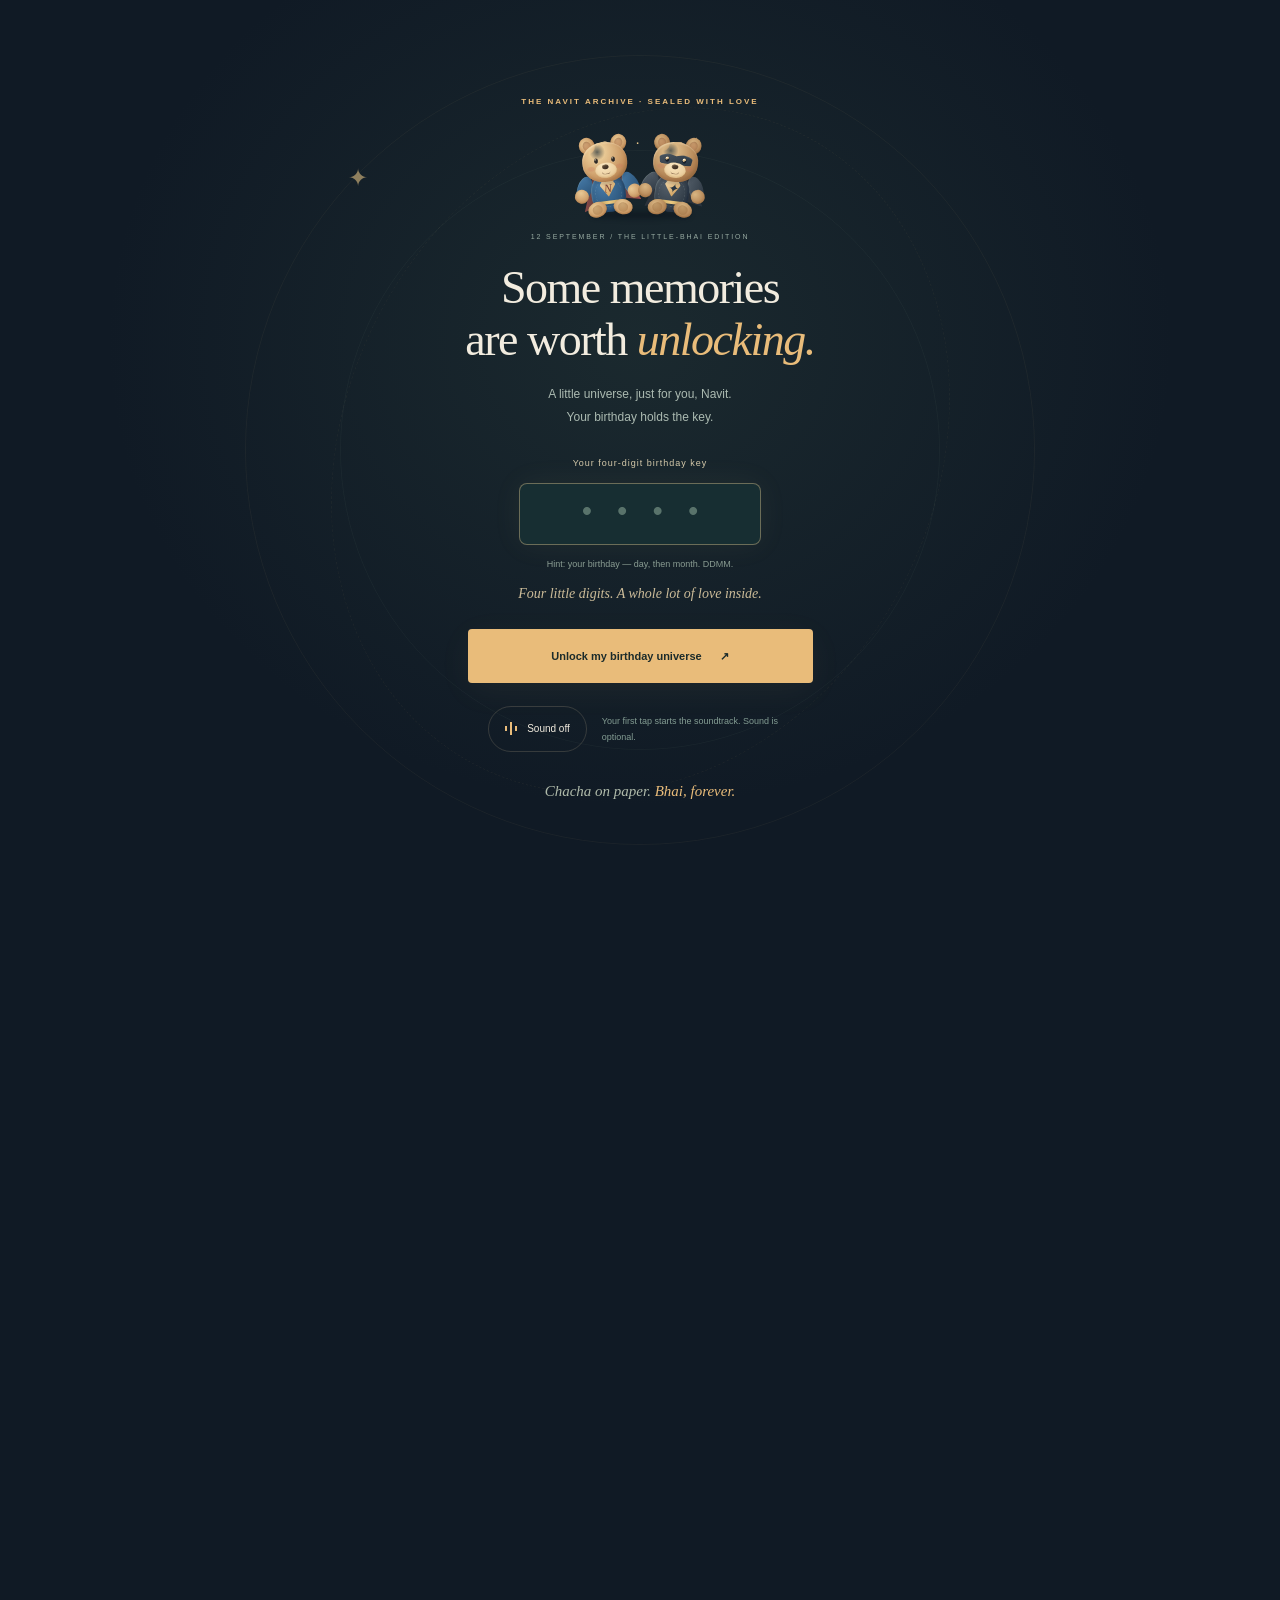
==== commit 46f47ed0: "Add animated teddy superheroes and birthday cheers to Navit cover" ====
--- a/index.html
+++ b/index.html
@@ -16,18 +16,20 @@
   <link rel="stylesheet" href="styles.css?v=2">
   <link rel="stylesheet" href="enhancements.css?v=2">
   <link rel="stylesheet" href="gate.css?v=1">
+  <link rel="stylesheet" href="teddy-heroes.css?v=1">
   <script src="memories.js?v=1" defer></script>
   <script src="app.js?v=3" defer></script>
   <script src="gate.js?v=1" defer></script>
   <script src="magic.js?v=4" defer></script>
   <script src="film.js?v=1" defer></script>
+  <script src="teddy-heroes.js?v=1" defer></script>
 </head>
 <body class="birthday-locked">
   <dialog class="birthday-gate" id="birthdayGate" aria-labelledby="gateTitle" aria-describedby="gateIntro">
     <div class="gate-orbits" aria-hidden="true"><i></i><i></i><i></i><span>✦</span></div>
     <div class="gate-card">
       <p class="eyebrow centered">THE NAVIT ARCHIVE · SEALED WITH LOVE</p>
-      <div class="gate-emblem" aria-hidden="true">n<span>✦</span></div>
+      <div class="gate-teddy-emblem" data-teddy-duo aria-hidden="true"></div>
       <p class="gate-edition">12 SEPTEMBER / THE LITTLE-BHAI EDITION</p>
       <h1 id="gateTitle" tabindex="-1">Some memories<br>are worth <em>unlocking.</em></h1>
       <p id="gateIntro">A little universe, just for you, Navit.<br>Your birthday holds the key.</p>
@@ -57,6 +59,11 @@
         <h1 id="heroTitle">Happy birthday,<br><em>Navit<span class="title-star">✦</span></em></h1>
         <p class="hero-subtitle">My little bhai.<br>My favourite story to watch unfold.</p>
         <p class="hero-description">Not just a birthday wish. A little time machine.<br>For who you were, who you are, and everyone you’ll become.</p>
+        <button class="hero-squad" id="squadCheer" type="button" aria-label="Get a birthday cheer from Navit's teddy superheroes">
+          <span class="squad-art" data-teddy-duo aria-hidden="true"></span>
+          <span class="squad-copy"><span class="squad-eyebrow">YOUR VERY OWN SUPER SQUAD</span><strong>Little bhai.<br>Big main-character energy.</strong><span class="squad-invite">Tap for a birthday cheer <b aria-hidden="true">↗</b></span></span>
+        </button>
+        <p id="squadMessage" class="squad-message" role="status" aria-live="polite" hidden></p>
         <div class="hero-actions"><a class="button primary" id="startButton" href="#story">Step into our story <span aria-hidden="true">↗</span></a><span class="handwritten">made by your forever bhai</span></div>
         <p id="birthdayStatus" class="date-note">A special day. A forever kind of love.</p>
       </div>
@@ -144,6 +151,21 @@
   <dialog id="filmDialog" class="film-dialog" aria-labelledby="filmTitle"><header><span>THE NAVIT ARCHIVE <b>/ THE LITTLE-BHAI CUT</b></span><button class="icon-btn" id="closeFilm" aria-label="Close memory film and return to the archive">✕</button></header><div class="film-stage" id="filmStage"><div class="film-background" id="filmBackground" aria-hidden="true"></div><div class="film-photo-wrap"><img id="filmPhoto" alt=""></div><div class="film-grain" aria-hidden="true"></div><div class="film-meta"><span id="filmChapter">THE BEGINNING</span><span id="filmCounter">01 / 09</span></div></div><div class="film-caption" aria-live="polite"><h2 id="filmTitle">Once upon a very little you.</h2><p id="filmLine">Before the big adventures, there was this.</p></div><footer><div class="film-timeline"><label for="filmScrubber">YOUR LITTLE TIME MACHINE <span id="filmTime">01 / 09</span></label><input id="filmScrubber" type="range" min="0" max="8" step="1" value="0" aria-label="Choose a moment in the memory film"><div class="film-timeline-ends"><span>Little beginnings</span><span>Always us</span></div><div class="film-progress" aria-hidden="true"><i id="filmProgress"></i></div></div><div class="film-controls"><button class="icon-btn" id="filmPrevious" aria-label="Previous film memory">←</button><button class="button primary" id="filmPlay" aria-pressed="true">Pause film Ⅱ</button><button class="icon-btn" id="filmNext" aria-label="Next film memory">→</button><button class="text-button" id="filmSound" aria-pressed="false">Play soundtrack ♫</button></div><p class="film-control-hint" id="filmHint">Pause any time. Drag the timeline to keep a favourite moment.</p></footer></dialog>
   <dialog id="photoDialog" class="photo-dialog" aria-labelledby="photoTitle"><header><span id="photoCounter">MEMORY 01 / 32</span><button class="icon-btn" data-close aria-label="Close photo and return to memories">✕</button></header><div class="photo-stage"><img id="lightboxPhoto" alt=""><button id="previousPhoto" class="photo-arrow previous" aria-label="Previous photo">←</button><button id="nextPhoto" class="photo-arrow next" aria-label="Next photo">→</button></div><div class="photo-caption"><h2 id="photoTitle"></h2><p id="photoDescription"></p></div><footer><button class="text-button" id="slideshowButton" aria-pressed="false">Play the memories ▷</button><button class="button secondary" data-close>Back to memories ↗</button></footer></dialog>
   </div>
-  <noscript><p class="noscript">Happy Birthday, Navit! Your letter and the story above are here for you. Enable JavaScript for the birthday lock, photo archive, music, candles and interactive starlight.</p><style>#birthdayExperience{visibility:visible!important}body.birthday-locked{overflow:auto!important}#birthdayGate{display:none!important}#letterPaper[hidden]{display:block!important}.envelope{display:none}</style></noscript>
+  <template id="teddySquadTemplate"><span class="teddy-duo">
+    <span class="teddy-hero teddy-sun">
+      <i class="teddy-cape"></i><i class="teddy-arm arm-left"></i><i class="teddy-arm arm-right"></i><i class="teddy-body"><b class="teddy-badge">N</b></i>
+      <i class="teddy-ear ear-left"></i><i class="teddy-ear ear-right"></i>
+      <i class="teddy-head"><b class="teddy-eye eye-left"></b><b class="teddy-eye eye-right"></b><b class="teddy-cheek cheek-left"></b><b class="teddy-cheek cheek-right"></b><b class="teddy-muzzle"><i></i></b><b class="teddy-tuft"></b></i>
+      <i class="teddy-foot foot-left"></i><i class="teddy-foot foot-right"></i>
+    </span>
+    <span class="teddy-hero teddy-moon">
+      <i class="teddy-cape"></i><i class="teddy-arm arm-left"></i><i class="teddy-arm arm-right"></i><i class="teddy-body"><b class="teddy-badge">✦</b></i>
+      <i class="teddy-ear ear-left"></i><i class="teddy-ear ear-right"></i>
+      <i class="teddy-head"><b class="teddy-mask"></b><b class="teddy-eye eye-left"></b><b class="teddy-eye eye-right"></b><b class="teddy-cheek cheek-left"></b><b class="teddy-cheek cheek-right"></b><b class="teddy-muzzle"><i></i></b><b class="teddy-tuft"></b></i>
+      <i class="teddy-foot foot-left"></i><i class="teddy-foot foot-right"></i>
+    </span>
+    <i class="squad-spark spark-one">✦</i><i class="squad-spark spark-two">✧</i><i class="squad-spark spark-three">·</i>
+  </span></template>
+  <noscript><p class="noscript">Happy Birthday, Navit! Your letter and the story above are here for you. Enable JavaScript for the birthday lock, photo archive, music, candles and interactive starlight.</p><style>#birthdayExperience{visibility:visible!important}body.birthday-locked{overflow:auto!important}#birthdayGate{display:none!important}#letterPaper[hidden]{display:block!important}.envelope,.hero-squad{display:none}</style></noscript>
 </body>
 </html>
--- a/teddy-heroes.css
+++ b/teddy-heroes.css
@@ -0,0 +1,68 @@
+/* Original code-native teddy superheroes: warm companions to the real cover photo. */
+.hero{background:radial-gradient(ellipse at 78% 37%,#496c6740,transparent 54%),radial-gradient(ellipse at 12% 62%,#bf87451a,transparent 43%),#101a25}
+.hero-squad{position:relative;width:min(440px,100%);margin:23px 0 0;padding:8px 15px 8px 9px;display:grid;grid-template-columns:185px minmax(0,1fr);align-items:center;gap:13px;min-height:150px;text-align:left;background:linear-gradient(120deg,#23384055,#bc8b4810);border:1px solid #d5b77c35;border-radius:14px;color:var(--cream);box-shadow:inset 0 1px #efcf9210;transition:border-color .25s,box-shadow .25s}
+.hero-squad:hover,.hero-squad:focus-visible{border-color:#e9c58b88;box-shadow:0 5px 30px #edbb6b0a}
+.hero-squad>*{pointer-events:none}
+.squad-art{display:block;width:185px;height:136px;position:relative}
+.squad-copy{display:block;min-width:0}
+.squad-eyebrow{display:block;font-size:6px;line-height:1.8;letter-spacing:1.1px;color:#c3ab7f;margin-bottom:8px}
+.squad-copy strong{display:block;font:italic 20px/1.3 var(--serif);color:#e9d9b7;font-weight:400}
+.squad-invite{display:flex;align-items:center;gap:12px;font-size:8px;line-height:1.7;color:#aebfb6;margin-top:11px}
+.squad-invite b{color:var(--gold);font-size:13px;font-weight:400}
+.squad-message{font:italic 16px/1.65 var(--serif);color:#e9cd9d;max-width:430px;margin-top:12px;padding-left:13px;border-left:2px solid #d1ac6e80}
+.teddy-duo{display:block;width:185px;height:136px;position:relative;isolation:isolate;pointer-events:none}
+.teddy-duo:before{content:'';position:absolute;width:153px;height:12px;bottom:1px;left:16px;border-radius:50%;background:#040b1259;filter:blur(4px)}
+.teddy-hero{--fur-light:#e8c894;--fur:#c79460;--fur-deep:#936235;--suit:#477caa;--suit-dark:#274d70;--cape:#af5450;display:block;position:absolute;width:88px;height:127px;left:3px;bottom:6px;transform:rotate(-7deg);transform-origin:center 92%;animation:teddyBreathe 6s ease-in-out infinite}
+.teddy-moon{--fur-light:#d8b582;--fur:#b08152;--fur-deep:#815934;--suit:#56616c;--suit-dark:#28333e;--cape:#26323f;left:93px;transform:rotate(7deg);animation-delay:-3s}
+.teddy-hero i,.teddy-hero b{position:absolute;display:block;box-sizing:border-box}
+.teddy-ear{width:24px;height:26px;top:5px;border-radius:50%;background:radial-gradient(circle at 39% 32%,var(--fur-light),var(--fur) 65%,var(--fur-deep));box-shadow:inset 0 -2px 3px #58371750,0 2px 3px #060c1630;z-index:2}
+.ear-left{left:8px;transform:rotate(-17deg)}
+.ear-right{right:8px;transform:rotate(17deg)}
+.teddy-ear:after{content:'';position:absolute;inset:6px;border-radius:50%;background:#b7805780;box-shadow:inset 0 1px 3px #62412550}
+.teddy-head{width:68px;height:60px;left:10px;top:15px;border-radius:47% 47% 46% 46%;background:radial-gradient(ellipse at 36% 23%,#f1dcb055,var(--fur-light) 19%,var(--fur) 67%,var(--fur-deep));box-shadow:inset 1px 2px 2px #fff0ce60,inset -2px -4px 5px #754a2738,0 4px 4px #131a2429;z-index:5}
+.teddy-tuft{width:17px;height:8px;left:25px;top:-1px;border-top:3px solid var(--fur-light);border-radius:50%;transform:rotate(-12deg);opacity:.85}
+.teddy-eye{width:6px;height:8px;top:23px;border-radius:50%;background:linear-gradient(135deg,#524432,#171920);box-shadow:0 1px 0 #ffe5b67a;transform-origin:center;animation:teddyBlink 6.5s infinite}
+.eye-left{left:18px}.eye-right{right:18px}
+.teddy-eye:after{content:'';width:2px;height:2px;position:absolute;top:1px;left:1px;border-radius:50%;background:#fff4dc}
+.teddy-moon .teddy-eye{animation-delay:-2s}
+.teddy-muzzle{width:33px;height:23px;bottom:6px;left:17.5px;border-radius:50%;background:radial-gradient(ellipse at 40% 20%,#fae7c1,#e4c38e);box-shadow:inset 0 -2px 2px #bc915040}
+.teddy-muzzle>i{width:10px;height:7px;left:11.5px;top:3px;border-radius:50% 50% 55% 55%;background:linear-gradient(145deg,#61503a,#33251c);box-shadow:inset 1px 1px #d2b28850}
+.teddy-muzzle:after{content:'';position:absolute;left:10px;top:9px;width:13px;height:8px;border-bottom:1.5px solid #674830;border-radius:0 0 50% 50%}
+.teddy-cheek{width:11px;height:7px;top:35px;border-radius:50%;background:#c9705742;filter:blur(1px)}
+.cheek-left{left:7px}.cheek-right{right:7px}
+.teddy-mask{left:8px;top:18px;width:52px;height:18px;background:linear-gradient(150deg,#4b5660,#263440);border-radius:45% 45% 35% 35%;box-shadow:inset 0 1px #a5b8ba33;clip-path:polygon(0 7%,24% 0,50% 18%,76% 0,100% 7%,95% 89%,66% 91%,50% 72%,34% 91%,5% 89%)}
+.teddy-moon .teddy-eye{background:radial-gradient(circle at 30% 22%,#fff8dc 0 13%,#d0b17e 16% 39%,#171f2a 45%);box-shadow:none}
+.teddy-body{width:52px;height:57px;left:18px;bottom:6px;border-radius:43% 43% 43% 43%;background:radial-gradient(ellipse at 37% 25%,var(--suit),var(--suit-dark) 85%);box-shadow:inset 1px 1px 2px #d3e4df44,inset -3px -3px 4px #0b1a3550;z-index:3}
+.teddy-body:before{content:'';position:absolute;inset:8px 6px;border:1px dashed #c6ddde2e;border-radius:45%}
+.teddy-body:after{content:'';position:absolute;bottom:12px;left:0;right:0;height:5px;border-radius:30%;background:linear-gradient(90deg,#af8a47,#edca81,#ad8949);box-shadow:0 1px 2px #16151950}
+.teddy-badge{top:9px;left:14px;width:24px;height:25px;text-align:center;font:italic 18px/25px Georgia,serif;color:#773f36;background:linear-gradient(145deg,#f6ddb0,#c7944e);clip-path:polygon(18% 0,82% 0,100% 27%,50% 100%,0 27%)}
+.teddy-moon .teddy-badge{color:#283542;font-size:19px}
+.teddy-arm{width:22px;height:40px;bottom:23px;border-radius:50%;background:linear-gradient(125deg,var(--suit),var(--suit-dark));box-shadow:inset 1px 0 #dce9d22b;transform-origin:center 10%;z-index:2}
+.arm-left{left:4px;transform:rotate(24deg)}
+.arm-right{right:4px;transform:rotate(-24deg)}
+.teddy-arm:after{content:'';position:absolute;width:21px;height:21px;bottom:-2px;left:0;border-radius:48%;background:radial-gradient(circle at 37% 28%,var(--fur-light),var(--fur) 78%);box-shadow:inset 0 -2px 3px #87562740}
+.teddy-foot{bottom:0;width:29px;height:23px;border-radius:50%;background:radial-gradient(ellipse at 42% 28%,var(--fur-light),var(--fur) 75%,var(--fur-deep));box-shadow:inset 0 -2px 2px #8b55274d,0 2px 2px #121a2440;z-index:6}
+.foot-left{left:10px;transform:rotate(-15deg)}
+.foot-right{right:10px;transform:rotate(15deg)}
+.teddy-foot:after{content:'';position:absolute;inset:5px 7px 4px;border-radius:48%;background:#8f61354a;box-shadow:inset 0 1px 2px #8050232b}
+.teddy-cape{left:0;top:58px;width:88px;height:60px;clip-path:polygon(28% 0,73% 0,100% 89%,74% 78%,52% 100%,26% 83%,0 92%);background:linear-gradient(105deg,var(--cape),#c57b602b 48%,var(--cape));transform-origin:50% 0;transform:rotate(-5deg);animation:teddyCape 5s ease-in-out infinite;z-index:0}
+.teddy-moon .teddy-cape{animation-delay:-2s}
+.squad-spark{position:absolute;color:#e7c488;font-style:normal;font-size:17px;animation:teddyTwinkle 4s ease-in-out infinite;z-index:-1}
+.spark-one{left:0;top:16px;font-size:11px}.spark-two{right:1px;top:3px;animation-delay:-1s}.spark-three{left:85px;top:0;font-size:23px;animation-delay:-2s}
+.hero-squad.cheering .teddy-sun .arm-left{animation:teddyWave 1.5s ease-in-out}
+.hero-squad.cheering .teddy-moon .arm-right{animation:teddyWaveRight 1.5s ease-in-out}
+.hero-squad.cheering .squad-spark{color:#fff4cf}
+.gate-teddy-emblem{position:relative;display:block;width:122px;height:88px;margin:0 auto 13px}
+.gate-teddy-emblem>.teddy-duo{position:absolute;top:0;left:50%;margin-left:-92.5px;transform:scale(.66);transform-origin:50% 0}
+body.birthday-locked .hero-squad *{animation-play-state:paused}
+@keyframes teddyBreathe{0%,100%{translate:0 0}50%{translate:0 -3px}}
+@keyframes teddyCape{0%,100%{transform:rotate(-5deg) skewX(-2deg)}50%{transform:rotate(4deg) skewX(4deg)}}
+@keyframes teddyBlink{0%,44%,48%,100%{transform:scaleY(1)}46%{transform:scaleY(.12)}}
+@keyframes teddyTwinkle{0%,100%{opacity:.35;scale:.85}50%{opacity:.85;scale:1}}
+@keyframes teddyWave{0%,100%{transform:rotate(24deg)}25%,65%{transform:rotate(132deg)}45%,80%{transform:rotate(104deg)}}
+@keyframes teddyWaveRight{0%,100%{transform:rotate(-24deg)}25%,65%{transform:rotate(-132deg)}45%,80%{transform:rotate(-104deg)}}
+@media(max-width:1100px) and (min-width:761px){.hero-squad{grid-template-columns:160px minmax(0,1fr);gap:8px;padding-left:5px}.squad-art{width:160px;height:125px}.squad-art>.teddy-duo{transform:scale(.88);transform-origin:0 50%}.squad-copy strong{font-size:18px}.squad-eyebrow{font-size:5px;letter-spacing:.8px}}
+@media(max-width:760px){.hero-squad{max-width:400px;grid-template-columns:160px minmax(0,1fr);gap:10px;padding:6px 12px 6px 5px;margin-top:22px;min-height:143px}.squad-art{width:160px;height:130px}.squad-art>.teddy-duo{transform:scale(.88);transform-origin:0 50%}.squad-copy strong{font-size:19px}.squad-eyebrow{font-size:5px;letter-spacing:.7px}.squad-invite{font-size:7px;gap:6px}.squad-message{font-size:15px}}
+@media(max-width:380px){.hero-squad{grid-template-columns:129px minmax(0,1fr);gap:6px;padding:5px 10px 5px 8px;min-height:126px}.squad-art{width:129px;height:118px}.squad-art>.teddy-duo{transform:scale(.7);transform-origin:0 50%}.squad-copy strong{font-size:17px}.squad-eyebrow{font-size:5px;letter-spacing:.4px;margin-bottom:6px}.squad-invite{font-size:7px;gap:4px;margin-top:8px}}
+@media(max-height:690px){.gate-teddy-emblem{height:56px;width:83px;margin-bottom:7px}.gate-teddy-emblem>.teddy-duo{transform:scale(.43)}.gate-signature{margin-top:9px;font-size:13px}}
+@media(prefers-reduced-motion:reduce){.teddy-duo *{animation:none!important;transition:none!important}}
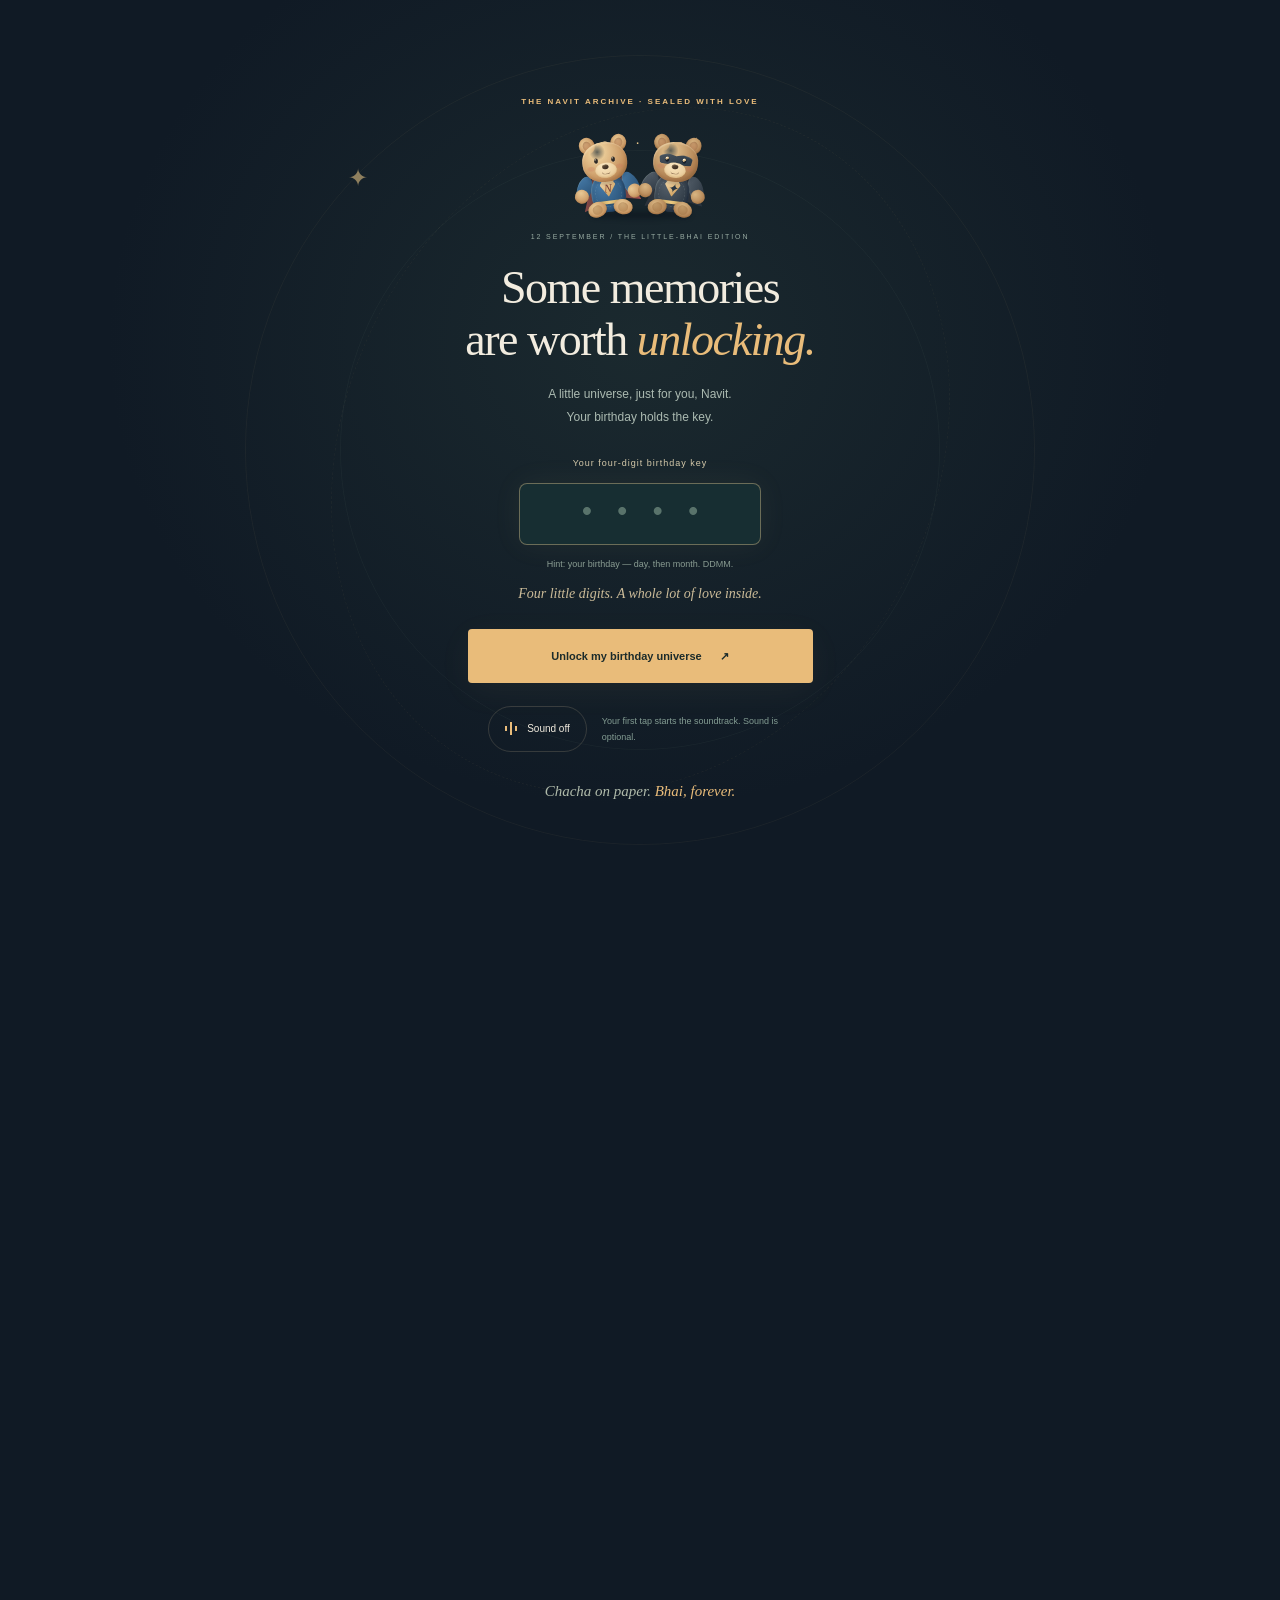
==== commit cf3a2dcb: "Preserve light-pixel opening, add optional memory vortex and show every photo" ====
--- a/index.html
+++ b/index.html
@@ -17,12 +17,15 @@
   <link rel="stylesheet" href="enhancements.css?v=2">
   <link rel="stylesheet" href="gate.css?v=1">
   <link rel="stylesheet" href="teddy-heroes.css?v=1">
+  <link rel="stylesheet" href="vortex.css?v=2">
   <script src="memories.js?v=1" defer></script>
-  <script src="app.js?v=3" defer></script>
+  <script src="app.js?v=5" defer></script>
   <script src="gate.js?v=1" defer></script>
-  <script src="magic.js?v=4" defer></script>
+  <script src="magic.js?v=6" defer></script>
   <script src="film.js?v=1" defer></script>
   <script src="teddy-heroes.js?v=1" defer></script>
+  <script src="vortex-renderer.js?v=2" defer></script>
+  <script src="vortex.js?v=2" defer></script>
 </head>
 <body class="birthday-locked">
   <dialog class="birthday-gate" id="birthdayGate" aria-labelledby="gateTitle" aria-describedby="gateIntro">
@@ -56,7 +59,7 @@
     <section class="hero chapter" id="home" data-track="bond" aria-labelledby="heroTitle">
       <div class="hero-copy">
         <p class="eyebrow"><span class="live-dot"></span> 12 SEPTEMBER · THE WORLD GOT A LITTLE BETTER</p>
-        <h1 id="heroTitle">Happy birthday,<br><em>Navit<span class="title-star">✦</span></em></h1>
+        <h1 id="heroTitle">Happy Birthday,<br><em>Navit<span class="title-star">✦</span></em></h1>
         <p class="hero-subtitle">My little bhai.<br>My favourite story to watch unfold.</p>
         <p class="hero-description">Not just a birthday wish. A little time machine.<br>For who you were, who you are, and everyone you’ll become.</p>
         <button class="hero-squad" id="squadCheer" type="button" aria-label="Get a birthday cheer from Navit's teddy superheroes">
@@ -78,6 +81,7 @@
         <div class="light-reading" aria-hidden="true"><span class="source-dot"></span><span id="lightReading">ONE LIGHT. A THOUSAND LITTLE MEMORIES.</span></div>
         <button class="replay-crystals" id="replayCrystals"><span aria-hidden="true">⟲</span> Paint this memory with light</button>
         <p class="crystal-hint">Every little pixel starts from the same light.<br><span>Once it’s complete, move your finger to leave a little starlight.</span></p>
+        <button class="vortex-invite" id="openMemoryVortex" type="button" aria-haspopup="dialog"><span aria-hidden="true">◎</span><span>Something extra: the memory vortex<small>Step inside. Bend time. Catch a little memory.</small></span><b aria-hidden="true">↗</b></button>
       </div>
       <div class="hero-foot"><span>CHACHA ON PAPER. BHAI BY HEART.</span><a href="#story" aria-label="Scroll to chapter one">SCROLL TO REWIND <span aria-hidden="true">↓</span></a></div>
     </section>
@@ -97,7 +101,7 @@
       <button class="memory-film-invite" id="openMemoryFilm" aria-haspopup="dialog"><span class="film-preview"><img src="assets/photos/memory-00.jpeg" alt="" loading="lazy"><img src="assets/photos/memory-17.jpeg" alt="" loading="lazy"><img src="assets/photos/memory-01.jpeg" alt="" loading="lazy"></span><span class="film-invite-copy"><small>THE LITTLE-BHAI CUT · 9 MEMORIES</small><strong>If growing up had a trailer.</strong><span>A little film of us. With a timeline you can rewind.</span></span><span class="film-play-label"><b aria-hidden="true">▷</b> Watch our memory film</span></button>
       <div class="archive-toolbar"><div class="filters" role="group" aria-label="Filter memories"><button data-filter="all" aria-pressed="true">All the magic <span>32</span></button><button data-filter="tiny" aria-pressed="false">Tiny beginnings</button><button data-filter="adventures" aria-pressed="false">Big little adventures</button><button data-filter="us" aria-pressed="false">Your people</button></div><span class="archive-hint">Tap a memory to step inside ↗</span></div>
       <div class="memory-grid" id="memoryGrid"></div>
-      <div class="more-memories"><p id="memoryCount" aria-live="polite"></p><button class="button secondary" id="loadMemories">There’s more to remember <span aria-hidden="true">↓</span></button></div>
+      <div class="more-memories"><p id="memoryCount" aria-live="polite"></p></div>
     </section>
 
     <section class="wish-section chapter" id="wish" data-track="birthday" aria-labelledby="wishTitle">
@@ -151,6 +155,18 @@
   <dialog id="filmDialog" class="film-dialog" aria-labelledby="filmTitle"><header><span>THE NAVIT ARCHIVE <b>/ THE LITTLE-BHAI CUT</b></span><button class="icon-btn" id="closeFilm" aria-label="Close memory film and return to the archive">✕</button></header><div class="film-stage" id="filmStage"><div class="film-background" id="filmBackground" aria-hidden="true"></div><div class="film-photo-wrap"><img id="filmPhoto" alt=""></div><div class="film-grain" aria-hidden="true"></div><div class="film-meta"><span id="filmChapter">THE BEGINNING</span><span id="filmCounter">01 / 09</span></div></div><div class="film-caption" aria-live="polite"><h2 id="filmTitle">Once upon a very little you.</h2><p id="filmLine">Before the big adventures, there was this.</p></div><footer><div class="film-timeline"><label for="filmScrubber">YOUR LITTLE TIME MACHINE <span id="filmTime">01 / 09</span></label><input id="filmScrubber" type="range" min="0" max="8" step="1" value="0" aria-label="Choose a moment in the memory film"><div class="film-timeline-ends"><span>Little beginnings</span><span>Always us</span></div><div class="film-progress" aria-hidden="true"><i id="filmProgress"></i></div></div><div class="film-controls"><button class="icon-btn" id="filmPrevious" aria-label="Previous film memory">←</button><button class="button primary" id="filmPlay" aria-pressed="true">Pause film Ⅱ</button><button class="icon-btn" id="filmNext" aria-label="Next film memory">→</button><button class="text-button" id="filmSound" aria-pressed="false">Play soundtrack ♫</button></div><p class="film-control-hint" id="filmHint">Pause any time. Drag the timeline to keep a favourite moment.</p></footer></dialog>
   <dialog id="photoDialog" class="photo-dialog" aria-labelledby="photoTitle"><header><span id="photoCounter">MEMORY 01 / 32</span><button class="icon-btn" data-close aria-label="Close photo and return to memories">✕</button></header><div class="photo-stage"><img id="lightboxPhoto" alt=""><button id="previousPhoto" class="photo-arrow previous" aria-label="Previous photo">←</button><button id="nextPhoto" class="photo-arrow next" aria-label="Next photo">→</button></div><div class="photo-caption"><h2 id="photoTitle"></h2><p id="photoDescription"></p></div><footer><button class="text-button" id="slideshowButton" aria-pressed="false">Play the memories ▷</button><button class="button secondary" data-close>Back to memories ↗</button></footer></dialog>
   </div>
+  <dialog id="vortexDialog" class="vortex-dialog" aria-labelledby="vortexTitle" aria-describedby="vortexDescription">
+    <header class="vortex-topbar"><span class="vortex-brand">N<span aria-hidden="true">✦</span><small>THE MEMORY VORTEX<br>A LITTLE UNIVERSE, JUST FOR YOU.</small></span><button id="skipVortex" class="vortex-skip" type="button">Back to birthday <span aria-hidden="true">↗</span></button></header>
+    <div class="vortex-heading"><p id="vortexChapter">01 / ALL THE LITTLE MOMENTS</p><h2 id="vortexTitle" tabindex="-1">A universe <em>made of us.</em></h2><p id="vortexDescription">Every laugh. Every little adventure. Every version of you.</p></div>
+    <div class="vortex-stage" id="vortexStage"><div class="vortex-halo" aria-hidden="true"></div><canvas id="vortexCanvas" tabindex="0" role="img" aria-label="Interactive 3D funnel of Navit's memories. Drag or use the arrow keys to rotate it."></canvas><figure class="vortex-photo-frame" id="vortexPhotoFrame" aria-hidden="true"><img id="vortexPhoto" src="assets/photos/memory-00.jpeg" width="1280" height="958" alt="Navit as a newborn in his chacha's arms"></figure><div class="vortex-stage-meta" aria-hidden="true"><span id="vortexReadout">PREPARING YOUR LITTLE UNIVERSE</span><span>12 SEPTEMBER / NAVIT</span></div></div>
+    <footer class="vortex-footer">
+      <p id="vortexStatus" role="status" aria-live="polite">Drag the light. Turn the memories. Take your time.</p>
+      <div class="vortex-progress" role="progressbar" aria-label="Memory reveal progress" aria-valuemin="0" aria-valuemax="100" aria-valuenow="0" id="vortexProgress"><i></i></div>
+      <div class="vortex-tools"><button id="vortexWarp" class="vortex-control" type="button" aria-pressed="false">◎ Bend time</button><button id="vortexCatch" class="vortex-control" type="button">✧ Catch a memory</button></div>
+      <div class="vortex-controls"><button id="vortexPause" class="vortex-control" type="button" aria-pressed="false">Pause Ⅱ</button><button id="vortexGather" class="button primary" type="button">Bring our first memory back <span aria-hidden="true">↗</span></button><button id="vortexSound" class="vortex-control" type="button" aria-pressed="false">Sound off ♫</button></div>
+      <button id="vortexReplay" class="text-button" type="button" hidden>Rewind this little universe ↺</button><p class="vortex-hint" id="vortexHint">Drag to orbit · Tap a photo · Bend time to fly closer.</p>
+    </footer>
+  </dialog>
   <template id="teddySquadTemplate"><span class="teddy-duo">
     <span class="teddy-hero teddy-sun">
       <i class="teddy-cape"></i><i class="teddy-arm arm-left"></i><i class="teddy-arm arm-right"></i><i class="teddy-body"><b class="teddy-badge">N</b></i>
@@ -166,6 +182,6 @@
     </span>
     <i class="squad-spark spark-one">✦</i><i class="squad-spark spark-two">✧</i><i class="squad-spark spark-three">·</i>
   </span></template>
-  <noscript><p class="noscript">Happy Birthday, Navit! Your letter and the story above are here for you. Enable JavaScript for the birthday lock, photo archive, music, candles and interactive starlight.</p><style>#birthdayExperience{visibility:visible!important}body.birthday-locked{overflow:auto!important}#birthdayGate{display:none!important}#letterPaper[hidden]{display:block!important}.envelope,.hero-squad{display:none}</style></noscript>
+  <noscript><p class="noscript">Happy Birthday, Navit! Your letter and the story above are here for you. Enable JavaScript for the birthday lock, photo archive, music, candles and interactive starlight.</p><style>#birthdayExperience{visibility:visible!important}body.birthday-locked{overflow:auto!important}#birthdayGate{display:none!important}#letterPaper[hidden]{display:block!important}.envelope,.hero-squad,.vortex-invite{display:none}</style></noscript>
 </body>
 </html>
--- a/vortex.css
+++ b/vortex.css
@@ -0,0 +1,28 @@
+.vortex-invite{display:flex;align-items:center;gap:13px;width:min(420px,100%);margin:16px auto 3px;padding:12px 17px;min-height:64px;background:linear-gradient(115deg,#29434b88,#b38d4412);border:1px solid #d9bd8047;border-radius:9px;text-align:left;color:#e6cea1;font-size:12px}
+.vortex-invite>span:first-child{font:35px/1 Georgia,serif;color:#eac381}.vortex-invite>span:nth-child(2){flex:1}.vortex-invite small{display:block;font-size:8px;font-weight:400;line-height:1.7;color:#9eb4af;margin-top:4px}.vortex-invite>b{font-size:20px;font-weight:400}.vortex-invite:hover{border-color:#eac487aa;background-color:#eac48708}
+.vortex-dialog{padding:0;border:0;margin:0;inset:0;width:100%;max-width:none;height:100dvh;max-height:none;overflow:hidden;color:#f3ebdc;background:radial-gradient(ellipse at 50% 52%,#27413d45,transparent 62%),#080f19;isolation:isolate}
+.vortex-dialog[open]{display:flex;flex-direction:column}.vortex-dialog::backdrop{background:#080f19}
+.vortex-topbar{display:flex;justify-content:space-between;align-items:center;gap:18px;padding:15px clamp(18px,4vw,64px);border-bottom:1px solid #d9bd801c;flex-shrink:0;min-height:74px;z-index:2}
+.vortex-brand{font:italic 32px/1 Georgia,serif;color:#eac381;display:flex;align-items:center;gap:5px}.vortex-brand>span{font-size:12px;align-self:flex-start}.vortex-brand small{font:7px/1.8 var(--sans);letter-spacing:1.6px;color:#a9b7af;margin-left:12px}
+.vortex-skip{min-height:44px;border:1px solid #d9bd8059;border-radius:30px;background:#10202b;padding:10px 19px;color:#e5d6b4;font-size:11px;white-space:nowrap}.vortex-skip>span{margin-left:10px;color:var(--gold)}.vortex-skip:hover{background:#21343b}
+.vortex-heading{text-align:center;padding:22px 20px 8px;flex-shrink:0;position:relative;z-index:1}.vortex-heading>p:first-child{font:8px/1.8 var(--sans);letter-spacing:2.2px;color:#b79a65}.vortex-heading h2{font:clamp(30px,3.4vw,53px)/1.2 var(--serif);letter-spacing:-1.3px;margin:8px 0 9px}.vortex-heading h2:focus{outline:none}.vortex-heading>p:last-child{font-size:11px;line-height:1.8;color:#97aaa8}
+.vortex-stage{position:relative;flex:1;min-height:80px;overflow:hidden;isolation:isolate}.vortex-stage canvas{position:absolute;inset:0;width:100%;height:100%;touch-action:none;cursor:grab;outline-offset:-4px;z-index:1}.vortex-stage canvas:active{cursor:grabbing}
+.vortex-halo{position:absolute;inset:7% 15%;pointer-events:none;background:radial-gradient(ellipse at center,#ecb87311 0,transparent 28%,#83c3c205 45%,transparent 70%);z-index:0}
+.vortex-stage:after{content:'';position:absolute;inset:0;pointer-events:none;box-shadow:inset 0 0 55px 12px #080f19;z-index:3}
+.vortex-photo-frame{position:absolute;left:50%;top:50%;width:70%;height:68%;transform:translate(-50%,-50%);opacity:0;pointer-events:none;z-index:2;outline:7px solid #e9dfca;box-shadow:0 20px 70px #0007;background:#e9dfca}
+.vortex-photo-frame img{width:100%;height:100%;object-fit:contain}
+.vortex-stage-meta{position:absolute;left:4%;right:4%;bottom:12px;display:flex;justify-content:space-between;gap:16px;pointer-events:none;font:7px/1.7 var(--sans);letter-spacing:1.5px;color:#738f91;z-index:4}
+.vortex-stage-meta>span:last-child{color:#9d896b}.vortex-footer{flex-shrink:0;text-align:center;padding:12px 24px max(18px,env(safe-area-inset-bottom));z-index:2;background:linear-gradient(#0a141d,#0e1c25);border-top:1px solid #d9bd8017}
+#vortexStatus{font:italic 20px/1.5 var(--serif);color:#e7d5b3;min-height:30px;max-width:750px;margin:0 auto 12px}.vortex-progress{width:min(370px,65vw);height:2px;background:#324849;margin:0 auto 16px;overflow:hidden}.vortex-progress i{display:block;width:100%;height:100%;background:#edc685;transform:scaleX(0);transform-origin:left;box-shadow:0 0 10px #eac078}
+.vortex-controls{display:flex;align-items:center;justify-content:center;gap:12px}.vortex-controls>.primary{min-width:290px;min-height:50px;padding:12px 22px;font-size:11px}.vortex-control{background:transparent;border:1px solid #dfc18735;border-radius:28px;color:#adbfbb;min-height:46px;min-width:104px;padding:10px 16px;font-size:10px}.vortex-control:hover{border-color:#dfc18788;color:#e5d8b7}.vortex-control:disabled{opacity:.45}
+.vortex-hint{font-size:8px;line-height:1.6;color:#7e9996;margin-top:12px;letter-spacing:.3px}#vortexReplay{color:#c4ae86;font-size:10px;margin-top:4px;min-height:40px;padding:6px 14px}
+.vortex-dialog[data-phase=complete] .vortex-stage canvas{pointer-events:none;cursor:default}.vortex-dialog[data-quality=fallback] .vortex-stage canvas{visibility:hidden}.vortex-dialog[data-quality=fallback] .vortex-halo{background:radial-gradient(ellipse,#e9bc7a16,transparent 68%)}
+.vortex-tools{display:flex;justify-content:center;gap:10px;margin:-3px auto 11px}.vortex-tools .vortex-control{min-width:180px;min-height:44px;border-color:#70b3bb55;color:#aad9d9;background:linear-gradient(110deg,#29414970,#17334250)}.vortex-tools [aria-pressed=true]{border-color:#e9bc7aaa;color:#f1d59e;background:#805b3133;box-shadow:0 0 24px #ddc48414}
+.vortex-dialog:not([data-phase=explore]):not([data-phase=memory]) .vortex-tools{display:none}.vortex-dialog[data-phase=memory] canvas{filter:blur(5px);opacity:.25;pointer-events:none}.vortex-dialog[data-phase=memory] .vortex-heading h2{font-size:clamp(25px,3vw,42px)}.vortex-dialog[data-phase=memory] #vortexStatus{font-size:17px}.vortex-dialog[data-phase=memory] .vortex-photo-frame{outline-color:#f3e6ce;box-shadow:0 10px 70px #e9bc7a26}.vortex-dialog[data-flight=true] .vortex-halo{background:radial-gradient(ellipse,#e9bc7a24,transparent 42%,#58c5cd13,transparent 70%)}
+@media(max-width:760px){.vortex-invite{min-height:62px;font-size:10px}.vortex-invite small{font-size:7px}.vortex-topbar{min-height:64px;padding:10px 17px}.vortex-brand{font-size:28px}.vortex-brand small{font-size:6px;letter-spacing:.7px;margin-left:8px}.vortex-skip{font-size:10px;padding:10px 13px}.vortex-heading{padding:19px 17px 5px}.vortex-heading>p:first-child{font-size:6px;letter-spacing:1.5px}.vortex-heading h2{font-size:34px;letter-spacing:-1px;margin-top:7px}.vortex-heading>p:last-child{font-size:9px;max-width:300px;margin:auto}.vortex-footer{padding:12px 16px max(16px,env(safe-area-inset-bottom))}#vortexStatus{font-size:17px;min-height:48px;line-height:1.4;margin-bottom:11px}.vortex-controls{display:grid;grid-template-columns:1fr 1fr;gap:9px}.vortex-controls>.primary{grid-column:1/-1;grid-row:1;min-width:0;width:100%;font-size:11px;min-height:48px}.vortex-control{font-size:10px;min-height:44px;padding:8px 13px}.vortex-hint{font-size:7px;margin-top:9px}.vortex-progress{margin-bottom:12px;width:80%}.vortex-stage-meta{font-size:5px;letter-spacing:.6px;bottom:10px}.vortex-stage-meta>span:last-child{display:none}.vortex-stage:after{box-shadow:inset 0 0 25px 6px #080f19}.vortex-photo-frame{outline-width:5px}}
+@media(max-height:690px){.vortex-topbar{min-height:56px;padding-top:6px;padding-bottom:6px}.vortex-heading{padding-top:12px}.vortex-heading h2{font-size:30px;margin:4px 0}.vortex-heading>p:last-child{display:none}.vortex-footer{padding-top:9px;padding-bottom:10px}#vortexStatus{font-size:15px;min-height:39px;margin-bottom:8px}.vortex-controls{gap:7px}.vortex-controls>.primary{min-height:44px;padding:9px 13px}.vortex-progress{margin-bottom:9px}.vortex-hint{display:none}#vortexReplay{margin-top:0;min-height:38px}.vortex-stage-meta{bottom:5px}.vortex-heading>p:first-child{font-size:6px}}
+@media(max-height:440px){.vortex-heading{padding:6px 12px 0}.vortex-heading h2{font-size:23px}.vortex-heading>p:first-child{display:none}.vortex-topbar{min-height:49px;padding-top:2px;padding-bottom:2px}.vortex-controls{display:flex;gap:8px}.vortex-controls>.primary{min-width:0;width:auto;flex:1;max-width:310px;font-size:10px}.vortex-control{min-width:74px;font-size:9px;padding:8px}.vortex-footer{padding-top:6px;padding-bottom:6px}#vortexStatus{font-size:12px;min-height:18px;margin-bottom:6px}.vortex-progress{margin-bottom:6px}#vortexReplay{position:absolute;right:14px;top:56px;font-size:9px}.vortex-stage-meta{display:none}}
+@media(max-width:760px){.vortex-tools{gap:8px;margin:0 0 9px}.vortex-tools .vortex-control{min-width:0;width:50%;font-size:10px;padding:9px 7px}.vortex-dialog[data-phase=memory] #vortexStatus{font-size:14px;line-height:1.5}.vortex-dialog[data-phase=memory] .vortex-heading h2{font-size:27px}.vortex-brand small{max-width:96px}.vortex-skip{font-size:9px;padding:9px 11px}}
+@media(max-height:690px){.vortex-tools{margin-bottom:7px}.vortex-dialog[data-phase=memory] #vortexStatus{font-size:12px}.vortex-dialog[data-phase=memory] .vortex-heading h2{font-size:25px}.vortex-dialog[data-phase=memory] #vortexStatus{max-height:54px;overflow:auto}}
+@media(max-height:440px){.vortex-tools{position:absolute;top:3px;left:50%;transform:translateX(-50%);margin:0;gap:7px}.vortex-tools .vortex-control{min-width:135px;font-size:9px}.vortex-dialog[data-phase=memory] .vortex-heading h2{font-size:20px}.vortex-dialog[data-phase=memory] #vortexStatus{font-size:11px;min-height:18px}.vortex-topbar{padding-left:18px;padding-right:18px}.vortex-brand small{display:none}}
+@media(max-width:599px) and (max-height:440px){.vortex-dialog{overflow-y:auto}.vortex-stage{min-height:130px}.vortex-tools{position:static;transform:none;margin-bottom:7px}.vortex-tools .vortex-control{min-width:0}.vortex-controls{display:grid}.vortex-controls>.primary{width:100%;max-width:none}.vortex-heading{flex-shrink:0}.vortex-topbar{gap:8px}#vortexReplay{position:static}}
